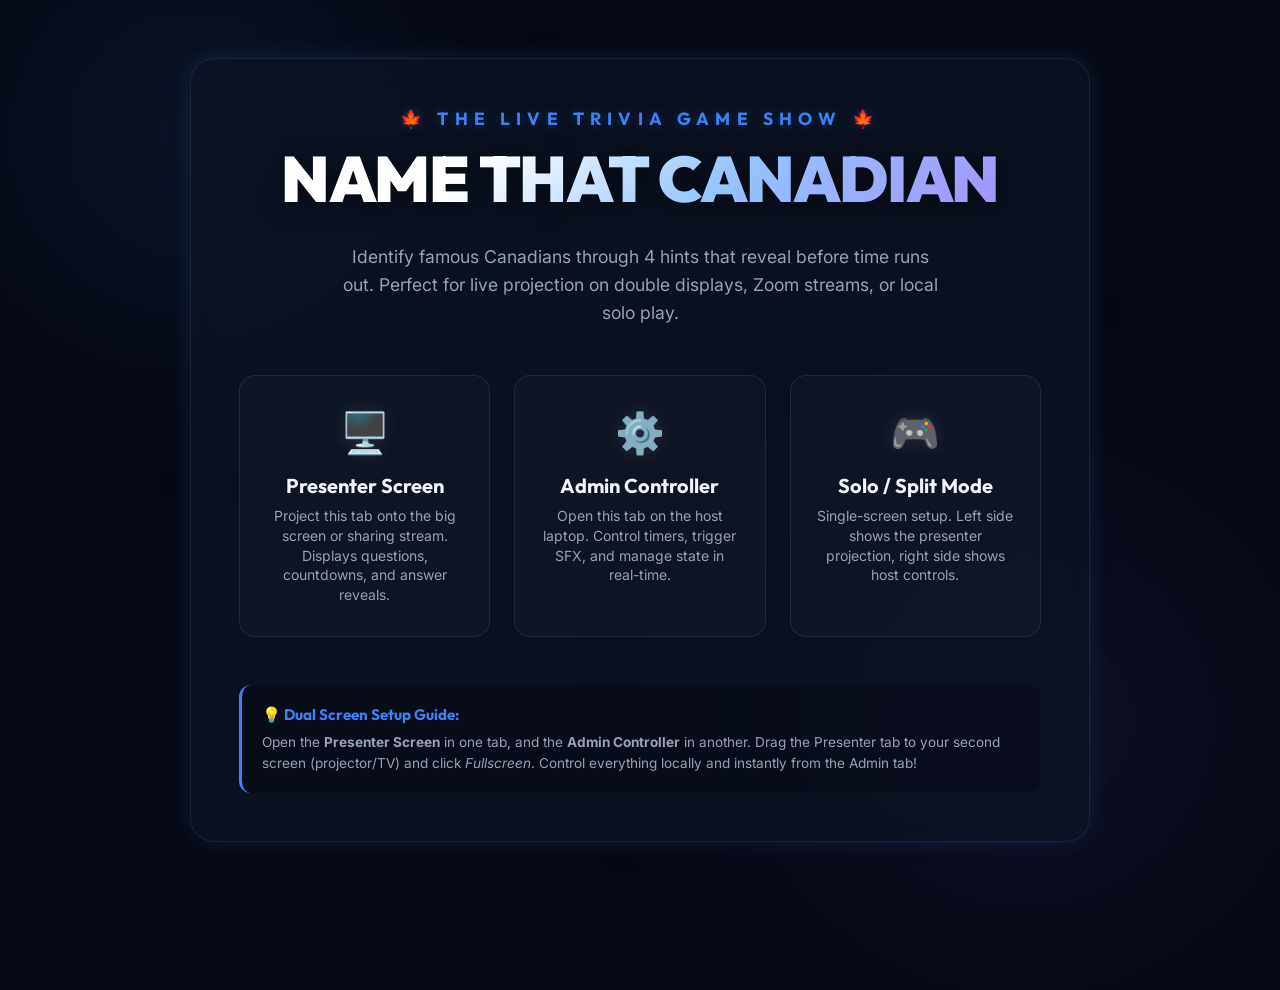
==== index.html @ 32e7e958 "Initial commit" ====
<!DOCTYPE html>
<html lang="en">
<head>
  <meta charset="UTF-8">
  <meta name="viewport" content="width=device-width, initial-scale=1.0">
  <title>Name That Canadian! — Live Hosted Trivia Game</title>
  <meta name="description" content="A live-hosted game show website with interactive countdowns, audio synthesis, and real-time presenter synchronization.">
  <link rel="stylesheet" href="style.css">
</head>
<body>

  <!-- Ambient background glow elements -->
  <div class="ambient-glow-1"></div>
  <div class="ambient-glow-2"></div>

  <!-- Root router container -->
  <div id="view-container" data-current-view="splash">

    <!-- 1. Splash Screen -->
    <div id="view-splash" class="splash-wrapper">
      <div class="splash-logo-container">
        <div class="splash-title-sub">🍁 The Live Trivia Game Show 🍁</div>
        <h1 class="splash-title">Name That Canadian</h1>
        <p class="splash-desc">
          Identify famous Canadians through 4 hints that reveal before time runs out. 
          Perfect for live projection on double displays, Zoom streams, or local solo play.
        </p>
      </div>

      <div class="role-buttons-grid">
        <!-- Presenter Button -->
        <div class="role-card" id="btn-view-presenter">
          <div class="role-icon">🖥️</div>
          <h2 class="role-name">Presenter Screen</h2>
          <p class="role-desc">Project this tab onto the big screen or sharing stream. Displays questions, countdowns, and answer reveals.</p>
        </div>

        <!-- Admin Button -->
        <div class="role-card" id="btn-view-admin">
          <div class="role-icon">⚙️</div>
          <h2 class="role-name">Admin Controller</h2>
          <p class="role-desc">Open this tab on the host laptop. Control timers, trigger SFX, and manage state in real-time.</p>
        </div>

        <!-- Solo Button -->
        <div class="role-card" id="btn-view-solo">
          <div class="role-icon">🎮</div>
          <h2 class="role-name">Solo / Split Mode</h2>
          <p class="role-desc">Single-screen setup. Left side shows the presenter projection, right side shows host controls.</p>
        </div>
      </div>

      <div class="splash-instructions">
        <h4>💡 Dual Screen Setup Guide:</h4>
        <p>
          Open the <strong>Presenter Screen</strong> in one tab, and the <strong>Admin Controller</strong> in another. 
          Drag the Presenter tab to your second screen (projector/TV) and click <em>Fullscreen</em>. 
          Control everything locally and instantly from the Admin tab!
        </p>
      </div>
    </div>

    <!-- 2. Presenter View (Projector) -->
    <div id="view-presenter" class="presenter-container hidden">
      <!-- Header -->
      <div class="presenter-header">
        <div class="presenter-branding">NAME THAT <span>CANADIAN</span></div>
        <div class="presenter-round-info">
          <div id="presenter-round-name" class="presenter-round-name">Round 1: Cultural Icons</div>
          <div id="presenter-q-num" class="presenter-q-num">Question 1 of 4</div>
        </div>
      </div>

      <!-- Main Section -->
      <div class="presenter-main">
        <!-- Facts Grid -->
        <div id="presenter-facts-container" class="presenter-facts-layout">
          <!-- Populated by JS -->
        </div>

        <!-- Timer Panel -->
        <div class="presenter-timer-layout">
          <div id="presenter-timer" class="timer-circle">
            <svg>
              <defs>
                <linearGradient id="timer-grad" x1="0%" y1="0%" x2="100%" y2="100%">
                  <stop offset="0%" stop-color="#3b82f6" />
                  <stop offset="100%" stop-color="#8b5cf6" />
                </linearGradient>
              </defs>
              <circle class="bg-circle" cx="100" cy="100" r="84"></circle>
              <circle id="presenter-timer-ring" class="progress-circle" cx="100" cy="100" r="84" stroke-dasharray="527" stroke-dashoffset="0"></circle>
            </svg>
            <div id="presenter-timer-value" class="timer-value">40</div>
          </div>
        </div>
      </div>

      <!-- Presenter Reveal Overlay -->
      <div id="presenter-reveal-overlay" class="reveal-overlay hidden">
        <div class="reveal-glow-bg"></div>
        <div class="reveal-subtitle">🍁 Who is it? 🍁</div>
        <h2 id="presenter-answer-name" class="reveal-title">Terry Fox</h2>
        
        <div class="reveal-media-container">
          <img id="presenter-answer-image" class="reveal-image hidden" src="" alt="Famous Canadian Portrait">
          <div id="presenter-avatar-fallback" class="avatar-fallback">TF</div>
        </div>

        <div id="presenter-answer-notes" class="reveal-notes-box">
          Loading biographical information...
        </div>
      </div>

      <!-- Footer / Controls -->
      <div class="presenter-footer">
        <button class="btn btn-outline btn-back-menu">🚪 Back to Menu</button>
        <button class="btn btn-outline btn-fullscreen">
          <span class="btn-icon-label">📺 Fullscreen</span>
        </button>
      </div>
    </div>

    <!-- Note: 3. Admin Control Panel has been moved to admin.html -->

    <!-- 4. Solo / Split Mode -->
    <div id="view-solo" class="solo-layout hidden">
      <!-- Left Screen: Presenter Projection Pane -->
      <div class="solo-presenter-pane">
        <!-- Presenter Header -->
        <div class="presenter-header">
          <div class="presenter-branding">NAME THAT <span>CANADIAN</span></div>
          <div class="presenter-round-info">
            <div id="solo-presenter-round-name" class="presenter-round-name">Round 1: Cultural Icons</div>
            <div id="solo-presenter-q-num" class="presenter-q-num">Question 1 of 4</div>
          </div>
        </div>

        <!-- Presenter Main -->
        <div class="presenter-container">
          <div class="presenter-main">
            <!-- Facts List -->
            <div id="solo-presenter-facts-container" class="presenter-facts-layout">
              <!-- Populated by JS -->
            </div>

            <!-- Timer Circle -->
            <div class="presenter-timer-layout">
              <div id="solo-presenter-timer" class="timer-circle">
                <svg>
                  <circle class="bg-circle" cx="70" cy="70" r="54"></circle>
                  <circle id="solo-presenter-timer-ring" class="progress-circle" cx="70" cy="70" r="54" stroke-dasharray="340" stroke-dashoffset="0"></circle>
                </svg>
                <div id="solo-presenter-timer-value" class="timer-value">40</div>
              </div>
            </div>
          </div>
        </div>

        <!-- Presenter Reveal Overlay -->
        <div id="solo-presenter-reveal-overlay" class="reveal-overlay hidden">
          <div class="reveal-glow-bg"></div>
          <div class="reveal-subtitle">🍁 Who is it? 🍁</div>
          <h2 id="solo-presenter-answer-name" class="reveal-title">Terry Fox</h2>
          
          <div class="reveal-media-container">
            <img id="solo-presenter-answer-image" class="reveal-image hidden" src="" alt="Famous Canadian Portrait">
            <div id="solo-presenter-avatar-fallback" class="avatar-fallback">TF</div>
          </div>

          <div id="solo-presenter-answer-notes" class="reveal-notes-box">
            Loading biographical information...
          </div>
        </div>
      </div>

      <!-- Right Screen: Host Controls Pane -->
      <div class="solo-admin-pane">
        <div class="admin-panel-card">
          <div class="admin-panel-title">
            🕹️ Host Control Panel
            <div id="solo-admin-sync-status" class="sync-indicator connected">Solo Play</div>
          </div>
          
          <div class="dashboard-timer-display">
            <div id="solo-admin-time-tracker" class="time-left-tracker">Time Left: 40s</div>
            <div id="solo-admin-fact-progress" class="fact-tracker">Facts: 1/4</div>
          </div>

          <div class="main-controls-row">
            <button id="solo-admin-play-btn" class="btn btn-success btn-glow">▶️ Start</button>
            <button id="solo-admin-reset-q-btn" class="btn btn-outline">🔁 Restart Q</button>
          </div>

          <div class="game-flow-actions">
            <button id="solo-admin-next-fact-btn" class="btn btn-outline">💡 Next Hint</button>
            <button id="solo-admin-reveal-answer-btn" class="btn btn-primary btn-glow">🔓 Reveal Answer</button>
          </div>

          <div class="time-controls" style="margin-bottom: 1rem;">
            <span>Adjust Time:</span>
            <div class="time-controls-btns">
              <button id="solo-admin-time-minus" class="btn btn-outline" style="padding: 0.4rem 0.8rem;">-5s</button>
              <button id="solo-admin-time-plus" class="btn btn-outline" style="padding: 0.4rem 0.8rem;">+5s</button>
            </div>
          </div>

          <div class="toggle-control">
            <span class="switch-label">Auto-reveal hints</span>
            <label class="switch">
              <input id="solo-admin-auto-advance-toggle" type="checkbox" checked>
              <span class="slider"></span>
            </label>
          </div>
        </div>

        <!-- Soundboard -->
        <div class="admin-panel-card">
          <div class="admin-panel-title">
            🔊 Soundboard
            <button id="solo-admin-mute-btn" class="btn btn-outline" style="padding: 0.4rem 0.8rem; font-size: 0.8rem;">🔊 Mute</button>
          </div>
          <div class="soundboard-grid">
            <button class="btn btn-outline solo-admin-sound-btn" data-sound="correct">⭐ Correct</button>
            <button class="btn btn-outline solo-admin-sound-btn" data-sound="incorrect">❌ Wrong</button>
            <button class="btn btn-outline solo-admin-sound-btn" data-sound="reveal">✨ Hint</button>
            <button class="btn btn-outline solo-admin-sound-btn" data-sound="fanfare">🎺 Fanfare</button>
          </div>
        </div>

        <!-- Cheat Sheet Card -->
        <div class="admin-panel-card">
          <div class="cheat-sheet-header">
            <div id="solo-admin-cheat-round" class="cheat-round">Round 1: Cultural Icons</div>
            <h3 id="solo-admin-cheat-title" class="cheat-title">Terry Fox</h3>
          </div>
          
          <div style="margin-bottom: 1.5rem;">
            <ul id="solo-admin-cheat-facts" class="cheat-facts-list">
              <!-- Populated by JS -->
            </ul>
          </div>

          <div class="cheat-notes-box">
            <h5>Discussion Notes:</h5>
            <p id="solo-admin-cheat-notes">Discussion pointers go here.</p>
          </div>
        </div>

        <!-- Question selector -->
        <div class="admin-panel-card">
          <div class="admin-panel-title">📋 Select Question</div>
          <div id="solo-admin-q-list" style="display: flex; flex-direction: column; gap: 0.5rem; max-height: 200px; overflow-y: auto;">
            <!-- Populated by JS -->
          </div>
        </div>

        <!-- Navigation footer -->
        <div style="display: grid; grid-template-columns: 1fr 1fr; gap: 1rem; margin-top: 1rem;">
          <button id="solo-admin-prev-q-btn" class="btn btn-outline">⬅️ Previous</button>
          <button id="solo-admin-next-q-btn" class="btn btn-outline">Next ➡️</button>
        </div>

        <div style="display: flex; gap: 1rem; margin-top: 1.5rem;">
          <button class="btn btn-outline btn-back-menu" style="flex: 1;">🚪 Main Menu</button>
          <button class="btn btn-danger btn-reset-game" style="flex: 1;">🔄 Reset</button>
        </div>
      </div>
    </div>

  </div>

  <!-- Load script resources -->
  <script src="audio.js"></script>
  <script src="sync.js"></script>
  <script src="app.js"></script>

</body>
</html>
---- style.css ----
/* Import fonts from Google Fonts */
@import url('https://fonts.googleapis.com/css2?family=Inter:wght@300;400;500;600;700&family=Outfit:wght@400;600;700;800;900&display=swap');

/* Midnight Sapphire CSS Variables */
:root {
  --bg-primary: #060913;
  --bg-secondary: #0a0e1c;
  --bg-card: rgba(13, 20, 38, 0.65);
  --bg-card-hover: rgba(20, 30, 58, 0.8);
  --accent-blue: #3b82f6;
  --accent-purple: #8b5cf6;
  --accent-gold: #f59e0b;
  --accent-emerald: #10b981;
  --accent-rose: #ef4444;
  --text-primary: #f1f5f9;
  --text-secondary: #94a3b8;
  --text-muted: #64748b;
  --border-subtle: rgba(255, 255, 255, 0.08);
  --border-glow: rgba(59, 130, 246, 0.25);
  --glass-blur: 16px;
  --shadow-glow: 0 0 25px rgba(59, 130, 246, 0.15);
}

/* Reset & Global */
* {
  box-sizing: border-box;
  margin: 0;
  padding: 0;
}

body {
  font-family: 'Inter', sans-serif;
  background-color: var(--bg-primary);
  color: var(--text-primary);
  overflow-x: hidden;
  height: 100vh;
  display: flex;
  flex-direction: column;
}

/* Background Atmosphere */
.ambient-glow-1 {
  position: absolute;
  top: -10%;
  left: -10%;
  width: 50%;
  height: 50%;
  background: radial-gradient(circle, rgba(59, 130, 246, 0.12) 0%, rgba(0, 0, 0, 0) 70%);
  z-index: -1;
  pointer-events: none;
  filter: blur(100px);
}

.ambient-glow-2 {
  position: absolute;
  bottom: -10%;
  right: -10%;
  width: 60%;
  height: 60%;
  background: radial-gradient(circle, rgba(139, 92, 246, 0.1) 0%, rgba(0, 0, 0, 0) 70%);
  z-index: -1;
  pointer-events: none;
  filter: blur(120px);
}

/* Helper Utilities */
.hidden {
  display: none !important;
}

/* App Containers */
#view-container {
  flex: 1;
  display: flex;
  flex-direction: column;
  position: relative;
}

/* 1. Splash Screen */
.splash-wrapper {
  max-width: 900px;
  width: 90%;
  margin: auto;
  padding: 3rem;
  border-radius: 24px;
  background: var(--bg-card);
  backdrop-filter: blur(var(--glass-blur));
  border: 1px solid var(--border-subtle);
  box-shadow: var(--shadow-glow);
  text-align: center;
  position: relative;
  overflow: hidden;
  animation: fadeIn 0.8s ease-out;
}

.splash-logo-container {
  margin-bottom: 2rem;
}

.splash-title-sub {
  font-family: 'Outfit', sans-serif;
  color: var(--accent-blue);
  font-size: 1.1rem;
  font-weight: 700;
  text-transform: uppercase;
  letter-spacing: 0.35em;
  margin-bottom: 0.5rem;
  text-shadow: 0 0 10px rgba(59, 130, 246, 0.3);
}

.splash-title {
  font-family: 'Outfit', sans-serif;
  font-size: 4rem;
  font-weight: 900;
  text-transform: uppercase;
  letter-spacing: -0.02em;
  background: linear-gradient(135deg, #ffffff 30%, #93c5fd 60%, #a78bfa 100%);
  -webkit-background-clip: text;
  -webkit-text-fill-color: transparent;
  margin-bottom: 1.5rem;
  filter: drop-shadow(0 4px 12px rgba(0, 0, 0, 0.5));
}

.splash-desc {
  color: var(--text-secondary);
  font-size: 1.1rem;
  max-width: 600px;
  margin: 0 auto 3rem auto;
  line-height: 1.6;
}

.role-buttons-grid {
  display: grid;
  grid-template-columns: repeat(auto-fit, minmax(240px, 1fr));
  gap: 1.5rem;
  margin-bottom: 3rem;
}

.role-card {
  background: rgba(255, 255, 255, 0.02);
  border: 1px solid var(--border-subtle);
  border-radius: 16px;
  padding: 2rem 1.5rem;
  cursor: pointer;
  transition: all 0.3s cubic-bezier(0.4, 0, 0.2, 1);
  display: flex;
  flex-direction: column;
  align-items: center;
  text-align: center;
}

.role-card:hover {
  transform: translateY(-5px);
  background: rgba(255, 255, 255, 0.05);
  border-color: var(--accent-blue);
  box-shadow: 0 10px 25px -5px rgba(59, 130, 246, 0.2);
}

.role-icon {
  font-size: 2.5rem;
  margin-bottom: 1rem;
  filter: drop-shadow(0 0 8px rgba(255, 255, 255, 0.1));
}

.role-name {
  font-family: 'Outfit', sans-serif;
  font-size: 1.25rem;
  font-weight: 700;
  margin-bottom: 0.5rem;
}

.role-desc {
  font-size: 0.875rem;
  color: var(--text-secondary);
  line-height: 1.4;
}

.splash-instructions {
  background: rgba(0, 0, 0, 0.2);
  border-radius: 12px;
  padding: 1.25rem;
  text-align: left;
  border-left: 3px solid var(--accent-blue);
}

.splash-instructions h4 {
  font-family: 'Outfit', sans-serif;
  font-weight: 700;
  margin-bottom: 0.5rem;
  font-size: 0.95rem;
  color: var(--accent-blue);
}

.splash-instructions p {
  font-size: 0.85rem;
  color: var(--text-secondary);
  line-height: 1.5;
}

/* 2. Presenter View (Audience/Projector Screen) */
.presenter-container {
  display: flex;
  flex-direction: column;
  height: 100vh;
  padding: 2.5rem;
  position: relative;
  overflow: hidden;
}

.presenter-header {
  display: flex;
  justify-content: space-between;
  align-items: center;
  margin-bottom: 2rem;
  z-index: 10;
}

.presenter-branding {
  font-family: 'Outfit', sans-serif;
  font-size: 1.25rem;
  font-weight: 800;
  letter-spacing: 0.1em;
  color: var(--text-secondary);
  text-transform: uppercase;
}

.presenter-branding span {
  color: var(--accent-blue);
}

.presenter-round-info {
  text-align: right;
}

.presenter-round-name {
  font-family: 'Outfit', sans-serif;
  font-size: 1.75rem;
  font-weight: 700;
  color: var(--text-primary);
  margin-bottom: 0.25rem;
}

.presenter-q-num {
  font-size: 1rem;
  color: var(--accent-blue);
  font-weight: 600;
  text-transform: uppercase;
  letter-spacing: 0.1em;
}

.presenter-main {
  flex: 1;
  display: grid;
  grid-template-columns: 1fr 340px;
  gap: 3rem;
  align-items: center;
  z-index: 10;
}

/* Facts Layout */
.presenter-facts-layout {
  display: flex;
  flex-direction: column;
  gap: 1.25rem;
}

.fact-card {
  display: flex;
  align-items: center;
  padding: 1.75rem 2rem;
  border-radius: 18px;
  background: var(--bg-card);
  backdrop-filter: blur(var(--glass-blur));
  border: 1px solid var(--border-subtle);
  transition: all 0.5s cubic-bezier(0.34, 1.56, 0.64, 1);
  box-shadow: 0 8px 32px 0 rgba(0, 0, 0, 0.2);
}

.fact-card.revealed {
  animation: slideUpReveal 0.6s cubic-bezier(0.34, 1.56, 0.64, 1) forwards;
  border-left: 5px solid var(--accent-blue);
}

.fact-card.locked {
  background: rgba(255, 255, 255, 0.01);
  border: 1px dashed rgba(255, 255, 255, 0.05);
}

.fact-badge {
  width: 44px;
  height: 44px;
  border-radius: 50%;
  background: linear-gradient(135deg, var(--accent-blue), var(--accent-purple));
  color: white;
  font-family: 'Outfit', sans-serif;
  font-weight: 700;
  font-size: 1.25rem;
  display: flex;
  align-items: center;
  justify-content: center;
  margin-right: 1.5rem;
  flex-shrink: 0;
  box-shadow: 0 0 15px rgba(59, 130, 246, 0.4);
}

.fact-badge.locked {
  background: rgba(255, 255, 255, 0.05);
  box-shadow: none;
  color: var(--text-muted);
}

.lock-icon {
  font-size: 0.95rem;
  opacity: 0.5;
}

.fact-text {
  font-size: 1.25rem;
  line-height: 1.5;
  font-weight: 400;
  color: var(--text-primary);
}

.fact-text.locked-text {
  color: var(--text-muted);
  font-style: italic;
}

/* Timer Display on Presenter */
.presenter-timer-layout {
  display: flex;
  flex-direction: column;
  align-items: center;
  justify-content: center;
}

.timer-circle {
  position: relative;
  width: 200px;
  height: 200px;
  display: flex;
  align-items: center;
  justify-content: center;
}

.timer-circle svg {
  transform: rotate(-90deg);
  width: 200px;
  height: 200px;
}

.timer-circle circle {
  fill: none;
  stroke-width: 10px;
}

.timer-circle .bg-circle {
  stroke: rgba(255, 255, 255, 0.03);
}

.timer-circle .progress-circle {
  stroke: var(--accent-blue);
  stroke-linecap: round;
  transition: stroke-dashoffset 1s linear, stroke 0.3s ease;
  filter: drop-shadow(0 0 10px rgba(59, 130, 246, 0.4));
}

.timer-value {
  position: absolute;
  font-family: 'Outfit', sans-serif;
  font-size: 4.5rem;
  font-weight: 800;
  color: var(--text-primary);
  text-shadow: 0 0 20px rgba(255, 255, 255, 0.2);
}

/* Warning configurations */
.timer-circle.low-time .progress-circle {
  stroke: var(--accent-gold);
  filter: drop-shadow(0 0 15px rgba(245, 158, 11, 0.6));
}

.timer-circle.low-time-critical .progress-circle {
  stroke: var(--accent-rose);
  filter: drop-shadow(0 0 22px rgba(239, 68, 68, 0.9));
  animation: timerPulse 0.4s infinite alternate;
}

.timer-circle.low-time-critical .timer-value {
  color: var(--accent-rose);
  animation: textPulse 0.4s infinite alternate;
  text-shadow: 0 0 20px rgba(239, 68, 68, 0.5);
}

/* Presentation controls footer */
.presenter-footer {
  display: flex;
  justify-content: space-between;
  margin-top: 2rem;
  z-index: 10;
}

.btn-icon-label {
  display: flex;
  align-items: center;
  gap: 0.5rem;
}

/* Dynamic Wiki Answer Reveal Overlay */
.reveal-overlay {
  position: absolute;
  top: 0;
  left: 0;
  right: 0;
  bottom: 0;
  background: radial-gradient(circle at center, rgba(13, 20, 38, 0.98) 0%, rgba(6, 9, 19, 1) 100%);
  z-index: 100;
  display: flex;
  flex-direction: column;
  align-items: center;
  justify-content: center;
  padding: 3rem;
  text-align: center;
  opacity: 0;
  pointer-events: none;
  transition: opacity 0.8s cubic-bezier(0.16, 1, 0.3, 1);
}

.reveal-overlay.visible {
  opacity: 1;
  pointer-events: auto;
}

.reveal-glow-bg {
  position: absolute;
  width: 400px;
  height: 400px;
  background: radial-gradient(circle, rgba(59, 130, 246, 0.25) 0%, rgba(139, 92, 246, 0.05) 50%, rgba(0,0,0,0) 70%);
  filter: blur(80px);
  z-index: -1;
  animation: rotateGlow 20s infinite linear;
}

.reveal-subtitle {
  font-family: 'Outfit', sans-serif;
  color: var(--accent-blue);
  font-size: 1.25rem;
  font-weight: 700;
  text-transform: uppercase;
  letter-spacing: 0.4em;
  margin-bottom: 1.5rem;
  animation: slideUpFade 0.6s ease-out forwards;
}

.reveal-title {
  font-family: 'Outfit', sans-serif;
  font-size: 4.5rem;
  font-weight: 900;
  margin-bottom: 2.5rem;
  background: linear-gradient(135deg, #ffffff 40%, #93c5fd 80%, #a78bfa 100%);
  -webkit-background-clip: text;
  -webkit-text-fill-color: transparent;
  animation: slideUpFade 0.8s ease-out forwards;
  filter: drop-shadow(0 0 25px rgba(59, 130, 246, 0.3));
}

.reveal-media-container {
  width: 220px;
  height: 220px;
  border-radius: 50%;
  margin-bottom: 2.5rem;
  border: 4px solid var(--accent-blue);
  box-shadow: 0 0 35px rgba(59, 130, 246, 0.5);
  overflow: hidden;
  display: flex;
  align-items: center;
  justify-content: center;
  background: var(--bg-card);
  position: relative;
  animation: scalePop 0.8s cubic-bezier(0.34, 1.56, 0.64, 1) forwards;
}

.reveal-image {
  width: 100%;
  height: 100%;
  object-fit: cover;
}

.avatar-fallback {
  font-family: 'Outfit', sans-serif;
  font-size: 4.5rem;
  font-weight: 700;
  color: var(--text-primary);
  background: linear-gradient(135deg, var(--bg-card) 0%, rgba(59, 130, 246, 0.2) 100%);
  width: 100%;
  height: 100%;
  display: flex;
  align-items: center;
  justify-content: center;
}

.reveal-notes-box {
  max-width: 700px;
  background: rgba(255, 255, 255, 0.02);
  border: 1px solid var(--border-subtle);
  border-radius: 16px;
  padding: 1.75rem 2.25rem;
  font-size: 1.15rem;
  line-height: 1.6;
  color: var(--text-secondary);
  animation: slideUpFade 1s ease-out forwards;
  backdrop-filter: blur(10px);
}

/* 3. Admin Control Panel */
.admin-container {
  display: grid;
  grid-template-columns: 320px 1fr;
  height: 100vh;
  background-color: var(--bg-secondary);
}

/* Admin Sidebar */
.admin-sidebar {
  background: rgba(6, 9, 19, 0.85);
  border-right: 1px solid var(--border-subtle);
  display: flex;
  flex-direction: column;
  height: 100%;
}

.admin-sidebar-header {
  padding: 1.5rem;
  border-bottom: 1px solid var(--border-subtle);
}

.admin-logo {
  font-family: 'Outfit', sans-serif;
  font-size: 1.2rem;
  font-weight: 800;
  color: var(--text-primary);
}

.admin-logo span {
  color: var(--accent-blue);
}

.sync-status-box {
  margin-top: 0.75rem;
}

.sync-indicator {
  display: inline-flex;
  align-items: center;
  gap: 0.5rem;
  font-size: 0.8rem;
  padding: 0.25rem 0.75rem;
  border-radius: 100px;
  font-weight: 600;
}

.sync-indicator.connected {
  background: rgba(16, 185, 129, 0.1);
  color: var(--accent-emerald);
}

.sync-indicator.disconnected {
  background: rgba(239, 68, 68, 0.1);
  color: var(--accent-rose);
}

.pulse-dot {
  width: 8px;
  height: 8px;
  background-color: var(--accent-emerald);
  border-radius: 50%;
  display: inline-block;
  box-shadow: 0 0 8px var(--accent-emerald);
  animation: dotPulse 1.5s infinite;
}

/* Admin Questions List */
.admin-q-list-container {
  flex: 1;
  overflow-y: auto;
  padding: 1rem 0;
}

.admin-q-item {
  display: flex;
  align-items: center;
  padding: 0.75rem 1.5rem;
  cursor: pointer;
  transition: all 0.2s ease;
  border-left: 3px solid transparent;
}

.admin-q-item:hover {
  background: rgba(255, 255, 255, 0.02);
}

.admin-q-item.active {
  background: rgba(59, 130, 246, 0.08);
  border-left-color: var(--accent-blue);
}

.q-num-badge {
  width: 32px;
  height: 32px;
  border-radius: 8px;
  background: rgba(255, 255, 255, 0.05);
  font-family: 'Outfit', sans-serif;
  font-size: 0.85rem;
  font-weight: 700;
  display: flex;
  align-items: center;
  justify-content: center;
  margin-right: 1rem;
}

.admin-q-item.active .q-num-badge {
  background: var(--accent-blue);
  color: white;
}

.q-info {
  display: flex;
  flex-direction: column;
}

.q-name {
  font-weight: 600;
  font-size: 0.95rem;
  color: var(--text-primary);
}

.q-round {
  font-size: 0.75rem;
  color: var(--text-muted);
  margin-top: 0.15rem;
}

.admin-sidebar-footer {
  padding: 1.5rem;
  border-top: 1px solid var(--border-subtle);
  display: flex;
  flex-direction: column;
  gap: 0.75rem;
}

/* Admin Main Console */
.admin-main {
  padding: 2rem;
  overflow-y: auto;
  display: grid;
  grid-template-columns: 1fr 400px;
  gap: 2rem;
}

.admin-panel-card {
  background: var(--bg-card);
  border: 1px solid var(--border-subtle);
  border-radius: 18px;
  padding: 1.75rem;
  margin-bottom: 1.5rem;
}

.admin-panel-title {
  font-family: 'Outfit', sans-serif;
  font-size: 1.25rem;
  font-weight: 700;
  margin-bottom: 1.25rem;
  color: var(--text-primary);
  display: flex;
  align-items: center;
  justify-content: space-between;
}

/* Controller Center */
.control-dashboard {
  display: flex;
  flex-direction: column;
}

.dashboard-timer-display {
  display: flex;
  align-items: center;
  justify-content: space-between;
  background: rgba(0, 0, 0, 0.2);
  padding: 1.25rem;
  border-radius: 12px;
  margin-bottom: 1.5rem;
  border: 1px solid rgba(255, 255, 255, 0.02);
}

.time-left-tracker {
  font-family: 'Outfit', sans-serif;
  font-size: 1.75rem;
  font-weight: 700;
  color: var(--text-primary);
}

.time-left-tracker.low {
  color: var(--accent-rose);
  text-shadow: 0 0 10px rgba(239, 68, 68, 0.3);
}

.fact-tracker {
  color: var(--accent-blue);
  font-weight: 600;
  font-size: 1rem;
}

.main-controls-row {
  display: grid;
  grid-template-columns: repeat(2, 1fr);
  gap: 1rem;
  margin-bottom: 1.5rem;
}

.game-flow-actions {
  display: grid;
  grid-template-columns: repeat(2, 1fr);
  gap: 1rem;
  margin-bottom: 1.5rem;
}

.time-controls {
  display: flex;
  align-items: center;
  gap: 0.75rem;
  background: rgba(0, 0, 0, 0.15);
  padding: 0.75rem 1rem;
  border-radius: 12px;
  justify-content: space-between;
}

.time-controls span {
  font-size: 0.85rem;
  font-weight: 600;
  color: var(--text-secondary);
}

.time-controls-btns {
  display: flex;
  gap: 0.5rem;
}

/* Toggle Switches */
.toggle-control {
  display: flex;
  align-items: center;
  justify-content: space-between;
  margin-top: 1rem;
  padding-top: 1rem;
  border-top: 1px solid rgba(255,255,255,0.05);
}

.switch-label {
  font-size: 0.9rem;
  color: var(--text-secondary);
  font-weight: 500;
}

.switch {
  position: relative;
  display: inline-block;
  width: 46px;
  height: 24px;
}

.switch input {
  opacity: 0;
  width: 0;
  height: 0;
}

.slider {
  position: absolute;
  cursor: pointer;
  top: 0;
  left: 0;
  right: 0;
  bottom: 0;
  background-color: rgba(255,255,255,0.1);
  transition: .3s;
  border-radius: 34px;
}

.slider:before {
  position: absolute;
  content: "";
  height: 16px;
  width: 16px;
  left: 4px;
  bottom: 4px;
  background-color: white;
  transition: .3s;
  border-radius: 50%;
}

input:checked + .slider {
  background-color: var(--accent-blue);
}

input:checked + .slider:before {
  transform: translateX(22px);
}

/* Sound Board Grid */
.soundboard-grid {
  display: grid;
  grid-template-columns: repeat(2, 1fr);
  gap: 0.75rem;
}

/* Admin Cheat Sheet */
.cheat-sheet-card {
  position: sticky;
  top: 2rem;
}

.cheat-sheet-header {
  border-bottom: 1px solid var(--border-subtle);
  padding-bottom: 1rem;
  margin-bottom: 1rem;
}

.cheat-title {
  font-family: 'Outfit', sans-serif;
  font-size: 1.5rem;
  font-weight: 800;
  color: var(--accent-blue);
  text-shadow: 0 0 10px rgba(59, 130, 246, 0.2);
}

.cheat-round {
  font-size: 0.8rem;
  text-transform: uppercase;
  color: var(--text-muted);
  letter-spacing: 0.1em;
  font-weight: 600;
}

.cheat-facts-list {
  list-style: none;
  display: flex;
  flex-direction: column;
  gap: 0.85rem;
  margin-bottom: 1.5rem;
}

.cheat-facts-list li {
  font-size: 0.9rem;
  line-height: 1.4;
  padding: 0.75rem 1rem;
  border-radius: 10px;
  border: 1px solid var(--border-subtle);
}

.cheat-facts-list li.revealed {
  background: rgba(59, 130, 246, 0.05);
  border-color: rgba(59, 130, 246, 0.15);
  color: var(--text-primary);
}

.cheat-facts-list li.locked {
  background: rgba(0, 0, 0, 0.1);
  color: var(--text-secondary);
  border-style: dashed;
}

.cheat-notes-box {
  background: rgba(0, 0, 0, 0.2);
  border-radius: 12px;
  padding: 1.25rem;
}

.cheat-notes-box h5 {
  font-family: 'Outfit', sans-serif;
  font-size: 0.9rem;
  color: var(--accent-gold);
  margin-bottom: 0.5rem;
}

.cheat-notes-box p {
  font-size: 0.85rem;
  line-height: 1.5;
  color: var(--text-secondary);
}

/* 4. Solo Mode Split View */
.solo-layout {
  display: grid;
  grid-template-columns: 1.2fr 1fr;
  height: 100vh;
  overflow: hidden;
}

.solo-presenter-pane {
  border-right: 2px solid var(--border-subtle);
  background-color: var(--bg-primary);
  height: 100%;
  overflow-y: auto;
  padding: 2rem;
  position: relative;
}

.solo-admin-pane {
  background-color: var(--bg-secondary);
  height: 100%;
  overflow-y: auto;
  padding: 2rem;
}

.solo-presenter-pane .presenter-container {
  padding: 0;
  height: auto;
}

.solo-presenter-pane .presenter-main {
  grid-template-columns: 1fr;
  gap: 1.5rem;
}

.solo-presenter-pane .presenter-timer-layout {
  order: -1;
  margin-bottom: 1.5rem;
}

.solo-presenter-pane .timer-circle {
  width: 140px;
  height: 140px;
}

.solo-presenter-pane .timer-circle svg {
  width: 140px;
  height: 140px;
}

.solo-presenter-pane .timer-value {
  font-size: 3rem;
}

.solo-presenter-pane .reveal-title {
  font-size: 2.75rem;
}

.solo-presenter-pane .reveal-media-container {
  width: 140px;
  height: 140px;
}

.solo-presenter-pane .reveal-overlay {
  padding: 1.5rem;
}

/* Premium Buttons Styling */
.btn {
  font-family: 'Outfit', sans-serif;
  font-size: 0.95rem;
  font-weight: 700;
  padding: 0.85rem 1.5rem;
  border-radius: 12px;
  cursor: pointer;
  border: 1px solid transparent;
  transition: all 0.2s cubic-bezier(0.4, 0, 0.2, 1);
  display: inline-flex;
  align-items: center;
  justify-content: center;
  gap: 0.5rem;
  outline: none;
}

.btn:active {
  transform: scale(0.96);
}

.btn-primary {
  background: linear-gradient(135deg, var(--accent-blue) 0%, var(--accent-purple) 100%);
  color: white;
  box-shadow: 0 4px 15px rgba(59, 130, 246, 0.35);
}

.btn-primary:hover {
  filter: brightness(1.15);
  box-shadow: 0 6px 20px rgba(59, 130, 246, 0.5);
}

.btn-success {
  background: var(--accent-emerald);
  color: white;
}

.btn-success:hover {
  background: #14b8a6;
  box-shadow: 0 4px 15px rgba(16, 185, 129, 0.4);
}

.btn-warning {
  background: var(--accent-gold);
  color: #000;
}

.btn-warning:hover {
  background: #fbbf24;
  box-shadow: 0 4px 15px rgba(245, 158, 11, 0.4);
}

.btn-danger {
  background: var(--accent-rose);
  color: white;
}

.btn-danger:hover {
  background: #f87171;
  box-shadow: 0 4px 15px rgba(239, 68, 68, 0.4);
}

.btn-outline {
  background: transparent;
  border-color: var(--border-subtle);
  color: var(--text-primary);
}

.btn-outline:hover {
  background: rgba(255, 255, 255, 0.05);
  border-color: var(--text-secondary);
}

.btn-active-red {
  background: rgba(239, 68, 68, 0.15) !important;
  border-color: rgba(239, 68, 68, 0.3) !important;
  color: var(--accent-rose) !important;
}

.btn-disabled {
  background: rgba(255, 255, 255, 0.02);
  border-color: rgba(255, 255, 255, 0.04);
  color: var(--text-muted);
  cursor: not-allowed;
}

.btn-glow {
  position: relative;
}

.btn-glow:after {
  content: '';
  position: absolute;
  top: -2px; left: -2px; right: -2px; bottom: -2px;
  background: inherit;
  border-radius: inherit;
  z-index: -1;
  opacity: 0;
  transition: opacity 0.3s;
}

.btn-glow:hover:after {
  opacity: 0.35;
  filter: blur(8px);
}

/* Animations */
@keyframes fadeIn {
  from { opacity: 0; transform: translateY(10px); }
  to { opacity: 1; transform: translateY(0); }
}

@keyframes slideUpReveal {
  0% {
    opacity: 0;
    transform: translateY(30px) scale(0.96);
    filter: blur(5px);
  }
  100% {
    opacity: 1;
    transform: translateY(0) scale(1);
    filter: blur(0);
  }
}

@keyframes slideUpFade {
  from { opacity: 0; transform: translateY(20px); }
  to { opacity: 1; transform: translateY(0); }
}

@keyframes scalePop {
  0% { transform: scale(0.6); opacity: 0; }
  100% { transform: scale(1); opacity: 1; }
}

@keyframes rotateGlow {
  0% { transform: rotate(0deg); }
  100% { transform: rotate(360deg); }
}

@keyframes timerPulse {
  0% { filter: drop-shadow(0 0 10px rgba(239, 68, 68, 0.5)); }
  100% { filter: drop-shadow(0 0 25px rgba(239, 68, 68, 1)); }
}

@keyframes textPulse {
  0% { transform: scale(1); }
  100% { transform: scale(1.08); }
}

@keyframes dotPulse {
  0% { transform: scale(0.95); box-shadow: 0 0 0 0 rgba(16, 185, 129, 0.7); }
  70% { transform: scale(1); box-shadow: 0 0 0 6px rgba(16, 185, 129, 0); }
  100% { transform: scale(0.95); box-shadow: 0 0 0 0 rgba(16, 185, 129, 0); }
}

/* Responsive Scaling */
@media (max-width: 1024px) {
  .presenter-main {
    grid-template-columns: 1fr;
    gap: 2rem;
  }
  .presenter-timer-layout {
    order: -1;
  }
  .admin-main {
    grid-template-columns: 1fr;
  }
  .cheat-sheet-card {
    position: static;
  }
}

@media (max-width: 768px) {
  .splash-title {
    font-size: 2.75rem;
  }
  .splash-wrapper {
    padding: 1.5rem;
  }
  .role-buttons-grid {
    grid-template-columns: 1fr;
  }
  .presenter-container {
    padding: 1.25rem;
  }
  .presenter-round-name {
    font-size: 1.25rem;
  }
  .fact-card {
    padding: 1.25rem;
  }
  .fact-text {
    font-size: 1.05rem;
  }
  .reveal-title {
    font-size: 3rem;
  }
}
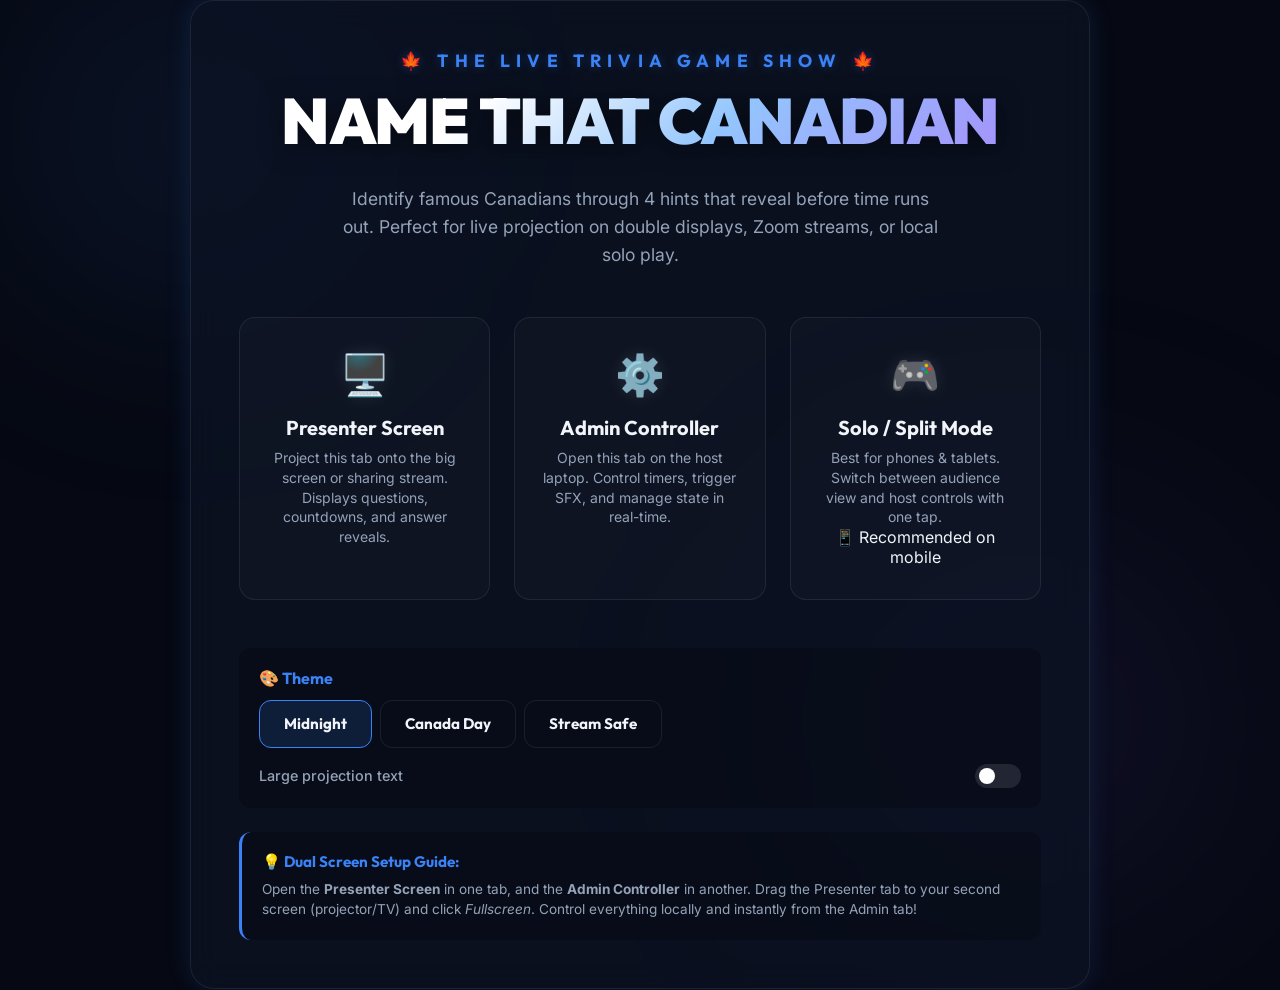
==== commit 420e3204: "Add game show features, mobile UX, JSON packs, and PWA. Move questions to data/categories.json with " ====
--- a/index.html
+++ b/index.html
@@ -2,12 +2,17 @@
 <html lang="en">
 <head>
   <meta charset="UTF-8">
-  <meta name="viewport" content="width=device-width, initial-scale=1.0">
+  <meta name="viewport" content="width=device-width, initial-scale=1.0, viewport-fit=cover, maximum-scale=1.0, user-scalable=no">
+  <meta name="mobile-web-app-capable" content="yes">
+  <meta name="apple-mobile-web-app-capable" content="yes">
+  <meta name="apple-mobile-web-app-status-bar-style" content="black-translucent">
   <title>Name That Canadian! — Live Hosted Trivia Game</title>
   <meta name="description" content="A live-hosted game show website with interactive countdowns, audio synthesis, and real-time presenter synchronization.">
+  <meta name="theme-color" content="#060913">
+  <link rel="manifest" href="manifest.json">
   <link rel="stylesheet" href="style.css">
 </head>
-<body>
+<body data-theme="midnight">
 
   <!-- Ambient background glow elements -->
   <div class="ambient-glow-1"></div>
@@ -43,11 +48,36 @@
         </div>
 
         <!-- Solo Button -->
-        <div class="role-card" id="btn-view-solo">
+        <div class="role-card role-card-recommended-mobile" id="btn-view-solo">
           <div class="role-icon">🎮</div>
           <h2 class="role-name">Solo / Split Mode</h2>
-          <p class="role-desc">Single-screen setup. Left side shows the presenter projection, right side shows host controls.</p>
-        </div>
+          <p class="role-desc">Best for phones & tablets. Switch between audience view and host controls with one tap.</p>
+          <span class="mobile-badge">📱 Recommended on mobile</span>
+        </div>
+      </div>
+
+      <div class="splash-mobile-tip mobile-only">
+        <strong>On your phone?</strong> Use <em>Solo Mode</em> to host a game, or open <em>Admin Controller</em> while presenting on another device.
+      </div>
+
+      <div class="splash-settings">
+        <h4>🎨 Theme</h4>
+        <div class="theme-picker">
+          <button type="button" class="btn btn-outline active" data-theme-option="midnight">Midnight</button>
+          <button type="button" class="btn btn-outline" data-theme-option="canada-day">Canada Day</button>
+          <button type="button" class="btn btn-outline" data-theme-option="stream">Stream Safe</button>
+        </div>
+        <label class="toggle-control splash-toggle">
+          <span class="switch-label">Large projection text</span>
+          <label class="switch">
+            <input id="big-text-toggle" type="checkbox">
+            <span class="slider"></span>
+          </label>
+        </label>
+      </div>
+
+      <div id="categories-load-error" class="splash-error hidden">
+        Could not load question packs. Please run from a local server or deploy to Vercel.
       </div>
 
       <div class="splash-instructions">
@@ -67,7 +97,7 @@
         <div class="presenter-branding">NAME THAT <span>CANADIAN</span></div>
         <div class="presenter-round-info">
           <div id="presenter-round-name" class="presenter-round-name">Round 1: Cultural Icons</div>
-          <div id="presenter-q-num" class="presenter-q-num">Question 1 of 4</div>
+          <div id="presenter-q-num" class="presenter-q-num">Question 1 of 5</div>
         </div>
       </div>
 
@@ -76,6 +106,12 @@
         <!-- Facts Grid -->
         <div id="presenter-facts-container" class="presenter-facts-layout">
           <!-- Populated by JS -->
+        </div>
+
+        <!-- Leaderboard Panel -->
+        <div id="presenter-leaderboard-container" class="presenter-leaderboard-container hidden">
+          <div class="leaderboard-header">Scoreboard</div>
+          <div id="presenter-leaderboard-entries" class="leaderboard-entries"></div>
         </div>
 
         <!-- Timer Panel -->
@@ -96,6 +132,16 @@
         </div>
       </div>
 
+      <!-- Round / Podium Screen Overlay -->
+      <div id="presenter-screen-overlay" class="screen-overlay hidden">
+        <div class="screen-overlay-content">
+          <h2 id="presenter-overlay-title" class="overlay-title">Round Complete</h2>
+          <p id="presenter-overlay-subtitle" class="overlay-subtitle">Get ready…</p>
+          <div id="presenter-overlay-podium" class="overlay-podium hidden"></div>
+          <button type="button" class="btn btn-primary btn-glow btn-dismiss-overlay hidden-host-only">Continue ▶</button>
+        </div>
+      </div>
+
       <!-- Presenter Reveal Overlay -->
       <div id="presenter-reveal-overlay" class="reveal-overlay hidden">
         <div class="reveal-glow-bg"></div>
@@ -125,6 +171,12 @@
 
     <!-- 4. Solo / Split Mode -->
     <div id="view-solo" class="solo-layout hidden">
+      <!-- Mobile tab switcher -->
+      <div class="solo-mobile-tabs mobile-only" role="tablist">
+        <button type="button" class="solo-tab-btn active" data-solo-tab="presenter" role="tab" aria-selected="true">📺 Audience</button>
+        <button type="button" class="solo-tab-btn" data-solo-tab="host" role="tab" aria-selected="false">🕹️ Host</button>
+      </div>
+
       <!-- Left Screen: Presenter Projection Pane -->
       <div class="solo-presenter-pane">
         <!-- Presenter Header -->
@@ -132,7 +184,7 @@
           <div class="presenter-branding">NAME THAT <span>CANADIAN</span></div>
           <div class="presenter-round-info">
             <div id="solo-presenter-round-name" class="presenter-round-name">Round 1: Cultural Icons</div>
-            <div id="solo-presenter-q-num" class="presenter-q-num">Question 1 of 4</div>
+            <div id="solo-presenter-q-num" class="presenter-q-num">Question 1 of 5</div>
           </div>
         </div>
 
@@ -142,6 +194,12 @@
             <!-- Facts List -->
             <div id="solo-presenter-facts-container" class="presenter-facts-layout">
               <!-- Populated by JS -->
+            </div>
+
+            <!-- Leaderboard Panel -->
+            <div id="solo-presenter-leaderboard-container" class="presenter-leaderboard-container hidden">
+              <div class="leaderboard-header">Scoreboard</div>
+              <div id="solo-presenter-leaderboard-entries" class="leaderboard-entries"></div>
             </div>
 
             <!-- Timer Circle -->
@@ -157,6 +215,15 @@
           </div>
         </div>
 
+        <!-- Round / Podium Screen Overlay (Solo) -->
+        <div id="solo-presenter-screen-overlay" class="screen-overlay hidden">
+          <div class="screen-overlay-content">
+            <h2 id="solo-presenter-overlay-title" class="overlay-title">Round Complete</h2>
+            <p id="solo-presenter-overlay-subtitle" class="overlay-subtitle">Get ready…</p>
+            <div id="solo-presenter-overlay-podium" class="overlay-podium hidden"></div>
+          </div>
+        </div>
+
         <!-- Presenter Reveal Overlay -->
         <div id="solo-presenter-reveal-overlay" class="reveal-overlay hidden">
           <div class="reveal-glow-bg"></div>
@@ -187,6 +254,21 @@
             <div id="solo-admin-fact-progress" class="fact-tracker">Facts: 1/4</div>
           </div>
 
+          <!-- Category Selector -->
+          <div class="category-selector-card">
+            <label for="solo-admin-category-select">Category Pack</label>
+            <select id="solo-admin-category-select" class="form-select" data-category-select></select>
+          </div>
+
+          <div class="timer-duration-row">
+            <label for="solo-admin-timer-duration">Timer</label>
+            <select id="solo-admin-timer-duration" class="form-select">
+              <option value="30">30 seconds</option>
+              <option value="40" selected>40 seconds</option>
+              <option value="60">60 seconds</option>
+            </select>
+          </div>
+
           <div class="main-controls-row">
             <button id="solo-admin-play-btn" class="btn btn-success btn-glow">▶️ Start</button>
             <button id="solo-admin-reset-q-btn" class="btn btn-outline">🔁 Restart Q</button>
@@ -212,6 +294,57 @@
               <span class="slider"></span>
             </label>
           </div>
+
+          <div class="toggle-control">
+            <span class="switch-label">Shuffle question order</span>
+            <label class="switch">
+              <input id="solo-admin-shuffle-toggle" type="checkbox">
+              <span class="slider"></span>
+            </label>
+          </div>
+
+          <div id="solo-admin-overlay-controls" class="overlay-controls hidden">
+            <button id="solo-admin-dismiss-overlay-btn" class="btn btn-primary btn-glow" style="width:100%;">Continue ▶</button>
+          </div>
+
+          <div id="solo-admin-award-panel" class="award-panel hidden"></div>
+        </div>
+
+        <!-- Scoreboard Manager Card -->
+        <div class="admin-panel-card">
+          <div class="admin-panel-title">🏆 Scoreboard Manager</div>
+          <div class="scoreboard-manager-content">
+            <div class="add-team-row" style="display: flex; gap: 0.5rem; margin-bottom: 1rem;">
+              <input type="text" id="solo-admin-team-input" placeholder="New Team Name..." class="form-input" style="flex: 1; padding: 0.5rem; border-radius: var(--radius-sm); border: 1px solid var(--border-light); background: rgba(255,255,255,0.05); color: var(--text-primary);">
+              <button id="solo-admin-add-team-btn" class="btn btn-success" style="padding: 0.5rem 1rem;">Add</button>
+            </div>
+            <div id="solo-admin-teams-list" class="admin-teams-list" style="display: flex; flex-direction: column; gap: 0.5rem;">
+              <!-- Teams will be dynamically listed here -->
+            </div>
+            <div class="toggle-control scoreboard-toggle-row">
+              <span class="switch-label">Show Scoreboard on Presenter Screen</span>
+              <label class="switch">
+                <input id="solo-admin-show-scoreboard-toggle" type="checkbox">
+                <span class="slider"></span>
+              </label>
+            </div>
+            <div class="scoreboard-actions">
+              <button id="solo-admin-clear-scores-btn" class="btn btn-outline btn-sm">Clear Scores</button>
+              <button id="solo-admin-export-scores-btn" class="btn btn-outline btn-sm">Export Scores</button>
+              <button id="solo-admin-play-again-btn" class="btn btn-success btn-sm">Play Again</button>
+            </div>
+          </div>
+        </div>
+
+        <div class="admin-panel-card keyboard-hints">
+          <div class="admin-panel-title">⌨️ Keyboard Shortcuts</div>
+          <ul class="shortcut-list">
+            <li><kbd>Space</kbd> Start / pause</li>
+            <li><kbd>N</kbd> Next hint · <kbd>R</kbd> Reveal</li>
+            <li><kbd>←</kbd><kbd>→</kbd> Prev / next question</li>
+            <li><kbd>1</kbd>–<kbd>4</kbd> Soundboard</li>
+            <li><kbd>Enter</kbd> Dismiss overlay</li>
+          </ul>
         </div>
 
         <!-- Soundboard -->
@@ -261,16 +394,26 @@
           <button id="solo-admin-next-q-btn" class="btn btn-outline">Next ➡️</button>
         </div>
 
-        <div style="display: flex; gap: 1rem; margin-top: 1.5rem;">
+        <div style="display: flex; gap: 1rem; margin-top: 1.5rem; padding-bottom: 5rem;">
           <button class="btn btn-outline btn-back-menu" style="flex: 1;">🚪 Main Menu</button>
           <button class="btn btn-danger btn-reset-game" style="flex: 1;">🔄 Reset</button>
         </div>
       </div>
+
+      <!-- Mobile quick-action dock (solo) -->
+      <nav class="mobile-host-dock mobile-only" id="solo-mobile-dock" aria-label="Quick host controls">
+        <button type="button" class="dock-btn" data-dock-action="prev" aria-label="Previous question">⬅️</button>
+        <button type="button" class="dock-btn dock-btn-primary" data-dock-action="play" aria-label="Start or pause timer">▶️</button>
+        <button type="button" class="dock-btn" data-dock-action="hint" aria-label="Next hint">💡</button>
+        <button type="button" class="dock-btn dock-btn-accent" data-dock-action="reveal" aria-label="Reveal answer">🔓</button>
+        <button type="button" class="dock-btn" data-dock-action="next" aria-label="Next question">➡️</button>
+      </nav>
     </div>
 
   </div>
 
   <!-- Load script resources -->
+  <script src="js/config.js"></script>
   <script src="audio.js"></script>
   <script src="sync.js"></script>
   <script src="app.js"></script>
--- a/style.css
+++ b/style.css
@@ -19,6 +19,10 @@
   --border-glow: rgba(59, 130, 246, 0.25);
   --glass-blur: 16px;
   --shadow-glow: 0 0 25px rgba(59, 130, 246, 0.15);
+  --border-light: rgba(255, 255, 255, 0.15);
+  --accent-light: #60a5fa;
+  --radius-md: 16px;
+  --radius-sm: 8px;
 }
 
 /* Reset & Global */
@@ -207,6 +211,10 @@
   overflow: hidden;
 }
 
+#view-presenter {
+  position: relative;
+}
+
 .presenter-header {
   display: flex;
   justify-content: space-between;
@@ -251,7 +259,7 @@
 .presenter-main {
   flex: 1;
   display: grid;
-  grid-template-columns: 1fr 340px;
+  grid-template-columns: 1fr auto 340px;
   gap: 3rem;
   align-items: center;
   z-index: 10;
@@ -1129,28 +1137,1173 @@
 }
 
 @media (max-width: 768px) {
+  body {
+    height: auto;
+    min-height: 100vh;
+    overflow-y: auto;
+  }
   .splash-title {
-    font-size: 2.75rem;
+    font-size: 2.25rem;
+    margin-bottom: 1rem;
+    line-height: 1.15;
+  }
+  .splash-desc {
+    font-size: 0.95rem;
+    margin-bottom: 1.5rem;
   }
   .splash-wrapper {
-    padding: 1.5rem;
+    padding: 1.5rem 1rem;
+    margin: 1rem auto;
+    width: 95%;
   }
   .role-buttons-grid {
     grid-template-columns: 1fr;
-  }
+    gap: 1rem;
+    margin-bottom: 1.5rem;
+  }
+  .role-card {
+    padding: 1.25rem 1rem;
+  }
+  
+  /* Presenter Screen Mobile Enhancements */
   .presenter-container {
-    padding: 1.25rem;
+    padding: 1rem;
+    height: auto;
+    min-height: 100vh;
+    overflow-y: auto;
+  }
+  .presenter-header {
+    flex-direction: column;
+    align-items: center;
+    text-align: center;
+    gap: 0.5rem;
+    margin-bottom: 1.5rem;
+  }
+  .presenter-round-info {
+    text-align: center;
   }
   .presenter-round-name {
     font-size: 1.25rem;
   }
+  .presenter-main {
+    grid-template-columns: 1fr;
+    gap: 1.5rem;
+  }
+  .presenter-timer-layout {
+    order: -1;
+    margin-bottom: 1rem;
+  }
+  .timer-circle {
+    width: 140px;
+    height: 140px;
+  }
+  .timer-circle svg {
+    width: 140px;
+    height: 140px;
+  }
+  .timer-value {
+    font-size: 3rem;
+  }
   .fact-card {
+    padding: 1rem;
+    border-radius: 12px;
+  }
+  .fact-badge {
+    width: 32px;
+    height: 32px;
+    font-size: 0.95rem;
+    margin-right: 1rem;
+  }
+  .fact-text {
+    font-size: 0.95rem;
+    line-height: 1.4;
+  }
+  
+  /* Reveal Overlay on Mobile */
+  .reveal-overlay {
+    padding: 1.5rem 1rem;
+    justify-content: flex-start;
+    overflow-y: auto;
+  }
+  .reveal-subtitle {
+    font-size: 0.95rem;
+    letter-spacing: 0.25em;
+    margin-top: 1rem;
+    margin-bottom: 1rem;
+  }
+  .reveal-title {
+    font-size: 2.25rem;
+    margin-bottom: 1.5rem;
+    line-height: 1.2;
+  }
+  .reveal-media-container {
+    width: 140px;
+    height: 140px;
+    margin-bottom: 1.5rem;
+  }
+  .reveal-notes-box {
     padding: 1.25rem;
-  }
-  .fact-text {
-    font-size: 1.05rem;
-  }
-  .reveal-title {
-    font-size: 3rem;
-  }
-}
+    font-size: 0.95rem;
+    line-height: 1.5;
+  }
+  .presenter-footer {
+    flex-direction: column;
+    gap: 0.75rem;
+    margin-top: 1.5rem;
+    align-items: stretch;
+  }
+  .presenter-footer .btn {
+    width: 100%;
+  }
+
+  /* Admin Controller Mobile Layout */
+  .admin-container {
+    grid-template-columns: 1fr;
+    height: auto;
+    display: flex;
+    flex-direction: column;
+  }
+  .admin-sidebar {
+    height: auto;
+    border-right: none;
+    border-bottom: 1px solid var(--border-subtle);
+  }
+  .admin-sidebar-header {
+    padding: 1rem;
+    display: flex;
+    justify-content: space-between;
+    align-items: center;
+  }
+  .sync-status-box {
+    margin-top: 0;
+  }
+  .admin-q-list-container {
+    display: flex;
+    flex-direction: row;
+    overflow-x: auto;
+    padding: 0.75rem 1rem;
+    gap: 0.5rem;
+    scrollbar-width: thin;
+  }
+  .admin-q-item {
+    flex: 0 0 auto;
+    padding: 0.5rem 0.75rem;
+    border-radius: 8px;
+    border: 1px solid var(--border-subtle);
+    border-left: none;
+  }
+  .admin-q-item.active {
+    border-color: var(--accent-blue);
+    background: rgba(59, 130, 246, 0.12);
+  }
+  .q-num-badge {
+    width: 24px;
+    height: 24px;
+    margin-right: 0.5rem;
+    font-size: 0.75rem;
+    border-radius: 4px;
+  }
+  .q-name {
+    font-size: 0.85rem;
+  }
+  .q-round {
+    display: none;
+  }
+  .admin-sidebar-footer {
+    flex-direction: row;
+    padding: 1rem;
+    gap: 0.5rem;
+  }
+  .admin-sidebar-footer .btn {
+    flex: 1;
+    padding: 0.65rem 1rem;
+    font-size: 0.85rem;
+  }
+  
+  .admin-main {
+    padding: 1rem;
+    grid-template-columns: 1fr;
+    gap: 1rem;
+  }
+  .admin-panel-card {
+    padding: 1.25rem;
+    margin-bottom: 1rem;
+  }
+  .admin-panel-title {
+    font-size: 1.1rem;
+    margin-bottom: 1rem;
+  }
+  .dashboard-timer-display {
+    padding: 1rem;
+    margin-bottom: 1rem;
+  }
+  .time-left-tracker {
+    font-size: 1.35rem;
+  }
+  .fact-tracker {
+    font-size: 0.9rem;
+  }
+  .main-controls-row {
+    gap: 0.75rem;
+    margin-bottom: 1rem;
+  }
+  .game-flow-actions {
+    gap: 0.75rem;
+    margin-bottom: 1rem;
+  }
+  .time-controls {
+    flex-direction: column;
+    gap: 0.5rem;
+    align-items: stretch;
+    padding: 0.75rem;
+  }
+  .time-controls-btns {
+    display: grid;
+    grid-template-columns: 1fr 1fr;
+    gap: 0.5rem;
+  }
+  .soundboard-grid {
+    grid-template-columns: repeat(2, 1fr);
+    gap: 0.5rem;
+  }
+  .soundboard-grid .btn {
+    font-size: 0.85rem;
+    padding: 0.65rem 0.5rem;
+  }
+  
+  /* Cheat Sheet on Mobile */
+  .cheat-sheet-card {
+    position: static;
+  }
+  .cheat-title {
+    font-size: 1.35rem;
+  }
+  .cheat-facts-list li {
+    font-size: 0.85rem;
+    padding: 0.65rem 0.85rem;
+  }
+  .cheat-notes-box {
+    padding: 1rem;
+  }
+  
+  /* Solo / Split View Mobile */
+  .solo-layout {
+    grid-template-columns: 1fr;
+    height: auto;
+    overflow: auto;
+  }
+  .solo-presenter-pane {
+    border-right: none;
+    border-bottom: 2px solid var(--border-subtle);
+    height: auto;
+    padding: 1rem;
+  }
+  .solo-admin-pane {
+    height: auto;
+    padding: 1rem;
+  }
+}
+
+/* Presenter Scoreboard / Leaderboard Panel Styles */
+.presenter-leaderboard-container {
+  display: flex;
+  flex-direction: column;
+  background: var(--bg-card);
+  backdrop-filter: blur(var(--glass-blur));
+  border: 1px solid var(--border-light);
+  border-radius: var(--radius-md);
+  padding: 1.5rem;
+  box-shadow: 0 12px 40px 0 rgba(0, 0, 0, 0.4);
+  animation: fadeIn 0.4s ease-out;
+  min-width: 320px;
+  max-width: 360px;
+}
+
+.leaderboard-header {
+  font-family: 'Outfit', sans-serif;
+  font-size: 1.4rem;
+  font-weight: 700;
+  text-transform: uppercase;
+  letter-spacing: 0.05em;
+  color: var(--accent-light);
+  border-bottom: 2px dashed rgba(255, 255, 255, 0.1);
+  padding-bottom: 0.75rem;
+  margin-bottom: 1rem;
+  text-align: center;
+}
+
+.leaderboard-entries {
+  display: flex;
+  flex-direction: column;
+  gap: 0.75rem;
+}
+
+.leaderboard-entry {
+  display: flex;
+  align-items: center;
+  justify-content: space-between;
+  padding: 0.75rem 1rem;
+  border-radius: var(--radius-sm);
+  background: rgba(255, 255, 255, 0.03);
+  border: 1px solid rgba(255, 255, 255, 0.05);
+  transition: all 0.3s cubic-bezier(0.4, 0, 0.2, 1);
+}
+
+.leaderboard-entry:hover {
+  background: rgba(255, 255, 255, 0.06);
+  border-color: rgba(59, 130, 246, 0.3);
+  transform: translateY(-2px);
+}
+
+.leaderboard-rank-info {
+  display: flex;
+  align-items: center;
+  gap: 0.75rem;
+}
+
+.leaderboard-rank {
+  font-weight: 700;
+  color: var(--accent-blue);
+  font-size: 1.1rem;
+  min-width: 28px;
+}
+
+.leaderboard-team-name {
+  font-weight: 500;
+  font-size: 1.1rem;
+  color: var(--text-primary);
+}
+
+.leaderboard-score {
+  font-weight: 700;
+  font-size: 1.1rem;
+  color: var(--accent-light);
+}
+
+/* Category select custom styling */
+.form-select {
+  font-family: inherit;
+  font-size: 0.95rem;
+  background-image: url("data:image/svg+xml;charset=utf-8,%3Csvg xmlns='http://www.w3.org/2000/svg' viewBox='0 0 16 16'%3E%3Cpath fill='none' stroke='%23ffffff' stroke-linecap='round' stroke-linejoin='round' stroke-width='2' d='M2 5l6 6 6-6'/%3E%3C/svg%3E");
+  background-repeat: no-repeat;
+  background-position: right 0.75rem center;
+  background-size: 16px 12px;
+  padding-right: 2rem !important;
+  appearance: none;
+  -webkit-appearance: none;
+  cursor: pointer;
+  transition: all 0.3s;
+}
+
+.form-select:focus {
+  border-color: var(--accent-blue);
+  box-shadow: 0 0 0 3px rgba(59, 130, 246, 0.25);
+}
+
+.form-select option {
+  background-color: #0b1120;
+  color: var(--text-primary);
+}
+
+/* Team manager controls */
+.team-manager-row:hover {
+  background: rgba(255, 255, 255, 0.04) !important;
+  border-color: var(--accent-blue) !important;
+}
+
+.team-manager-row .btn-outline {
+  transition: all 0.2s;
+  background: rgba(255, 255, 255, 0.02);
+  border-color: rgba(255, 255, 255, 0.1);
+}
+
+.team-manager-row .btn-outline:hover {
+  background: rgba(59, 130, 246, 0.15);
+  border-color: var(--accent-blue);
+  color: var(--text-primary);
+}
+
+.team-manager-row .btn-active-red:hover {
+  background: rgba(239, 68, 68, 0.15) !important;
+  border-color: #ef4444 !important;
+  color: #ef4444 !important;
+}
+
+@media (max-width: 480px) {
+  .presenter-leaderboard-container {
+    min-width: 100%;
+    max-width: 100%;
+    padding: 1rem;
+  }
+  .leaderboard-team-name, .leaderboard-score {
+    font-size: 0.95rem;
+  }
+}
+
+/* ===== ENHANCEMENTS ===== */
+
+/* Themes */
+body[data-theme="canada-day"] {
+  --bg-primary: #0a0508;
+  --bg-secondary: #1a0a10;
+  --accent-blue: #ef4444;
+  --accent-purple: #ffffff;
+  --accent-light: #fca5a5;
+  --border-glow: rgba(239, 68, 68, 0.25);
+  --shadow-glow: 0 0 25px rgba(239, 68, 68, 0.15);
+}
+
+body[data-theme="canada-day"] .ambient-glow-1 {
+  background: radial-gradient(circle, rgba(239, 68, 68, 0.15) 0%, rgba(0, 0, 0, 0) 70%);
+}
+
+body[data-theme="canada-day"] .ambient-glow-2 {
+  background: radial-gradient(circle, rgba(255, 255, 255, 0.08) 0%, rgba(0, 0, 0, 0) 70%);
+}
+
+body[data-theme="stream"] {
+  --bg-primary: #000000;
+  --bg-secondary: #111111;
+  --accent-blue: #ffffff;
+  --accent-purple: #cccccc;
+  --text-primary: #ffffff;
+  --text-secondary: #dddddd;
+}
+
+body[data-theme="stream"] .fact-text {
+  font-size: 1.5rem;
+  font-weight: 600;
+}
+
+body.big-text .fact-text {
+  font-size: 1.5rem;
+  line-height: 1.6;
+}
+
+body.big-text .presenter-round-name {
+  font-size: 2.25rem;
+}
+
+body.big-text .timer-value {
+  font-size: 5.5rem;
+}
+
+/* Fullscreen presenter polish */
+body.is-fullscreen .presenter-footer {
+  opacity: 0;
+  pointer-events: none;
+  transition: opacity 0.3s;
+}
+
+body.is-fullscreen .presenter-footer:hover {
+  opacity: 1;
+  pointer-events: auto;
+}
+
+/* Screen overlays (round transitions + podium) */
+.screen-overlay {
+  position: absolute;
+  inset: 0;
+  z-index: 200;
+  background: radial-gradient(circle at center, rgba(13, 20, 38, 0.97) 0%, rgba(6, 9, 19, 1) 100%);
+  display: flex;
+  align-items: center;
+  justify-content: center;
+  padding: 2rem;
+  opacity: 0;
+  pointer-events: none;
+  transition: opacity 0.6s ease;
+}
+
+.screen-overlay.visible {
+  opacity: 1;
+  pointer-events: auto;
+}
+
+.screen-overlay-content {
+  text-align: center;
+  max-width: 700px;
+  animation: fadeIn 0.8s ease-out;
+}
+
+.overlay-title {
+  font-family: 'Outfit', sans-serif;
+  font-size: 3.5rem;
+  font-weight: 900;
+  margin-bottom: 1rem;
+  background: linear-gradient(135deg, #fff 30%, #93c5fd 70%, #a78bfa 100%);
+  -webkit-background-clip: text;
+  -webkit-text-fill-color: transparent;
+}
+
+.overlay-subtitle {
+  font-size: 1.35rem;
+  color: var(--text-secondary);
+  margin-bottom: 2rem;
+}
+
+.overlay-podium {
+  display: flex;
+  flex-direction: column;
+  gap: 0.75rem;
+  margin-bottom: 2rem;
+}
+
+.podium-entry {
+  display: flex;
+  align-items: center;
+  justify-content: space-between;
+  padding: 1rem 1.5rem;
+  background: var(--bg-card);
+  border: 1px solid var(--border-subtle);
+  border-radius: var(--radius-md);
+}
+
+.podium-entry.podium-top {
+  border-color: var(--accent-gold);
+  box-shadow: 0 0 20px rgba(245, 158, 11, 0.15);
+}
+
+.podium-rank { font-size: 1.5rem; min-width: 2.5rem; }
+.podium-name { font-weight: 600; font-size: 1.2rem; flex: 1; text-align: left; margin-left: 1rem; }
+.podium-score { font-weight: 700; color: var(--accent-light); }
+
+.overlay-continue-btn { width: 100%; margin-top: 1rem; }
+
+/* Toast notifications */
+.game-toast {
+  position: fixed;
+  bottom: 2rem;
+  left: 50%;
+  transform: translateX(-50%) translateY(20px);
+  background: rgba(16, 185, 129, 0.95);
+  color: white;
+  padding: 0.75rem 1.5rem;
+  border-radius: 100px;
+  font-weight: 600;
+  z-index: 9999;
+  opacity: 0;
+  pointer-events: none;
+  transition: all 0.3s ease;
+}
+
+.game-toast.visible {
+  opacity: 1;
+  transform: translateX(-50%) translateY(0);
+}
+
+/* Splash settings */
+.splash-settings {
+  background: rgba(0, 0, 0, 0.2);
+  border-radius: 12px;
+  padding: 1.25rem;
+  margin-bottom: 1.5rem;
+  text-align: left;
+}
+
+.splash-settings h4 {
+  font-family: 'Outfit', sans-serif;
+  margin-bottom: 0.75rem;
+  color: var(--accent-blue);
+}
+
+.theme-picker {
+  display: flex;
+  gap: 0.5rem;
+  flex-wrap: wrap;
+  margin-bottom: 1rem;
+}
+
+.theme-picker .btn.active {
+  border-color: var(--accent-blue);
+  background: rgba(59, 130, 246, 0.15);
+}
+
+.splash-toggle { margin-top: 0.5rem; border-top: none; padding-top: 0; }
+
+.splash-error {
+  background: rgba(239, 68, 68, 0.15);
+  border: 1px solid rgba(239, 68, 68, 0.4);
+  color: #fca5a5;
+  padding: 1rem;
+  border-radius: 12px;
+  margin-bottom: 1rem;
+}
+
+/* Admin enhancements */
+.timer-duration-row {
+  display: flex;
+  align-items: center;
+  justify-content: space-between;
+  gap: 1rem;
+  margin-bottom: 1rem;
+  padding: 0.75rem;
+  background: rgba(0, 0, 0, 0.15);
+  border-radius: 12px;
+}
+
+.timer-duration-row label {
+  font-size: 0.85rem;
+  font-weight: 600;
+  color: var(--text-secondary);
+}
+
+.timer-duration-row .form-select {
+  flex: 1;
+  max-width: 160px;
+  padding: 0.5rem;
+  border-radius: var(--radius-sm);
+  border: 1px solid var(--border-light);
+  background: var(--bg-card);
+  color: var(--text-primary);
+}
+
+.category-selector-card label,
+.sidebar-category label {
+  font-size: 0.85rem;
+  color: var(--text-secondary);
+  display: block;
+  margin-bottom: 0.4rem;
+  text-transform: uppercase;
+  letter-spacing: 0.05em;
+}
+
+.sidebar-category {
+  padding: 1rem;
+  border-bottom: 1px solid var(--border-light);
+  background: rgba(255, 255, 255, 0.02);
+}
+
+.add-team-row {
+  display: flex;
+  gap: 0.5rem;
+  margin-bottom: 1rem;
+}
+
+.form-input {
+  flex: 1;
+  padding: 0.5rem;
+  border-radius: var(--radius-sm);
+  border: 1px solid var(--border-light);
+  background: rgba(255, 255, 255, 0.05);
+  color: var(--text-primary);
+  outline: none;
+}
+
+.admin-teams-list {
+  display: flex;
+  flex-direction: column;
+  gap: 0.5rem;
+}
+
+.team-manager-row {
+  display: flex;
+  align-items: center;
+  justify-content: space-between;
+  padding: 0.5rem;
+  background: rgba(255, 255, 255, 0.02);
+  border-radius: var(--radius-sm);
+  border: 1px solid var(--border-light);
+}
+
+.team-score-controls {
+  display: flex;
+  align-items: center;
+  gap: 0.4rem;
+}
+
+.team-score {
+  font-weight: 600;
+  color: var(--accent-light);
+  min-width: 30px;
+  text-align: center;
+}
+
+.btn-sm {
+  padding: 0.25rem 0.5rem !important;
+  font-size: 0.8rem !important;
+  min-width: auto !important;
+}
+
+.scoreboard-actions {
+  display: flex;
+  gap: 0.5rem;
+  flex-wrap: wrap;
+  margin-top: 1rem;
+  padding-top: 1rem;
+  border-top: 1px solid rgba(255, 255, 255, 0.05);
+}
+
+.scoreboard-toggle-row {
+  margin-top: 1rem;
+  border-top: 1px solid rgba(255, 255, 255, 0.05);
+  padding-top: 1rem;
+}
+
+.award-panel {
+  margin-top: 1rem;
+  padding: 1rem;
+  background: rgba(16, 185, 129, 0.08);
+  border: 1px solid rgba(16, 185, 129, 0.25);
+  border-radius: 12px;
+}
+
+.award-panel-title {
+  font-weight: 700;
+  margin-bottom: 0.75rem;
+  color: var(--accent-emerald);
+}
+
+.award-team-row {
+  display: flex;
+  align-items: center;
+  justify-content: space-between;
+  margin-bottom: 0.5rem;
+  font-size: 0.9rem;
+}
+
+.overlay-controls {
+  margin-top: 1rem;
+}
+
+.empty-teams-msg {
+  text-align: center;
+  color: var(--text-muted);
+  font-size: 0.85rem;
+  padding: 0.5rem;
+}
+
+.keyboard-hints .shortcut-list {
+  list-style: none;
+  display: flex;
+  flex-direction: column;
+  gap: 0.5rem;
+  font-size: 0.85rem;
+  color: var(--text-secondary);
+}
+
+.keyboard-hints kbd {
+  background: rgba(255, 255, 255, 0.08);
+  border: 1px solid var(--border-light);
+  border-radius: 4px;
+  padding: 0.1rem 0.4rem;
+  font-family: inherit;
+  font-size: 0.8rem;
+}
+
+.cheat-facts-label {
+  font-size: 0.9rem;
+  color: var(--text-secondary);
+  margin-bottom: 0.5rem;
+  text-transform: uppercase;
+}
+
+.solo-presenter-pane { position: relative; }
+
+/* ===== MOBILE EXPERIENCE ===== */
+
+/* Utility: visible only on touch / small screens */
+.mobile-only { display: none !important; }
+
+@media (max-width: 768px) {
+  .mobile-only { display: flex !important; }
+  .desktop-only { display: none !important; }
+
+  html {
+    -webkit-text-size-adjust: 100%;
+    scroll-behavior: smooth;
+  }
+
+  body {
+    padding-left: env(safe-area-inset-left);
+    padding-right: env(safe-area-inset-right);
+    -webkit-tap-highlight-color: rgba(59, 130, 246, 0.2);
+  }
+
+  /* Touch-friendly controls */
+  .btn {
+    min-height: 48px;
+    touch-action: manipulation;
+    -webkit-user-select: none;
+    user-select: none;
+  }
+
+  .btn-sm {
+    min-height: 40px !important;
+    padding: 0.5rem 0.75rem !important;
+  }
+
+  .form-input,
+  .form-select {
+    font-size: 16px; /* prevents iOS zoom on focus */
+    min-height: 48px;
+    padding: 0.75rem !important;
+  }
+
+  .switch {
+    width: 52px;
+    height: 30px;
+  }
+
+  .switch .slider:before {
+    height: 22px;
+    width: 22px;
+  }
+
+  input:checked + .slider:before {
+    transform: translateX(22px);
+  }
+
+  /* Splash mobile */
+  .splash-mobile-tip {
+    display: block !important;
+    background: rgba(59, 130, 246, 0.1);
+    border: 1px solid rgba(59, 130, 246, 0.25);
+    border-radius: 12px;
+    padding: 1rem;
+    margin-bottom: 1.25rem;
+    font-size: 0.9rem;
+    color: var(--text-secondary);
+    line-height: 1.5;
+    text-align: left;
+  }
+
+  .mobile-badge {
+    display: inline-block;
+    margin-top: 0.75rem;
+    font-size: 0.75rem;
+    font-weight: 700;
+    color: var(--accent-emerald);
+    background: rgba(16, 185, 129, 0.12);
+    padding: 0.25rem 0.6rem;
+    border-radius: 100px;
+  }
+
+  .theme-picker {
+    flex-direction: column;
+  }
+
+  .theme-picker .btn {
+    width: 100%;
+  }
+
+  .splash-settings {
+    padding: 1rem;
+  }
+
+  /* Hide keyboard hints on mobile — dock replaces them */
+  .keyboard-hints {
+    display: none !important;
+  }
+
+  /* Mobile host dock (sticky bottom) */
+  .mobile-host-dock {
+    position: fixed;
+    bottom: 0;
+    left: 0;
+    right: 0;
+    z-index: 5000;
+    display: flex !important;
+    align-items: stretch;
+    justify-content: space-between;
+    gap: 0.35rem;
+    padding: 0.5rem 0.75rem;
+    padding-bottom: calc(0.5rem + env(safe-area-inset-bottom));
+    background: rgba(6, 9, 19, 0.95);
+    backdrop-filter: blur(20px);
+    border-top: 1px solid var(--border-subtle);
+    box-shadow: 0 -8px 32px rgba(0, 0, 0, 0.4);
+  }
+
+  .dock-btn {
+    flex: 1;
+    min-height: 52px;
+    max-width: 72px;
+    border: 1px solid var(--border-subtle);
+    border-radius: 14px;
+    background: rgba(255, 255, 255, 0.05);
+    color: var(--text-primary);
+    font-size: 1.35rem;
+    cursor: pointer;
+    touch-action: manipulation;
+    transition: transform 0.1s, background 0.15s;
+  }
+
+  .dock-btn:active:not(:disabled) {
+    transform: scale(0.92);
+    background: rgba(255, 255, 255, 0.12);
+  }
+
+  .dock-btn:disabled {
+    opacity: 0.35;
+    cursor: not-allowed;
+  }
+
+  .dock-btn-primary {
+    flex: 1.4;
+    max-width: none;
+    background: var(--accent-emerald);
+    border-color: transparent;
+    font-size: 1.5rem;
+  }
+
+  .dock-btn-warning {
+    flex: 1.4;
+    max-width: none;
+    background: var(--accent-gold);
+    border-color: transparent;
+    color: #000;
+  }
+
+  .dock-btn-accent {
+    background: rgba(59, 130, 246, 0.2);
+    border-color: rgba(59, 130, 246, 0.4);
+  }
+
+  /* Content padding above dock */
+  body.is-mobile .admin-container,
+  body.is-mobile .solo-admin-pane {
+    padding-bottom: calc(5.5rem + env(safe-area-inset-bottom));
+  }
+
+  body.is-mobile .admin-main {
+    padding-bottom: 1rem;
+  }
+
+  /* Solo mobile tabs */
+  .solo-layout {
+    display: flex;
+    flex-direction: column;
+    min-height: 100vh;
+    min-height: 100dvh;
+  }
+
+  .solo-mobile-tabs {
+    position: sticky;
+    top: 0;
+    z-index: 100;
+    display: flex !important;
+    gap: 0;
+    background: rgba(6, 9, 19, 0.95);
+    backdrop-filter: blur(16px);
+    border-bottom: 1px solid var(--border-subtle);
+    padding: 0.5rem;
+    padding-top: calc(0.5rem + env(safe-area-inset-top));
+  }
+
+  .solo-tab-btn {
+    flex: 1;
+    min-height: 48px;
+    border: 1px solid var(--border-subtle);
+    border-radius: 12px;
+    background: transparent;
+    color: var(--text-secondary);
+    font-family: 'Outfit', sans-serif;
+    font-weight: 700;
+    font-size: 0.95rem;
+    cursor: pointer;
+    touch-action: manipulation;
+  }
+
+  .solo-tab-btn.active {
+    background: rgba(59, 130, 246, 0.15);
+    border-color: var(--accent-blue);
+    color: var(--text-primary);
+  }
+
+  .solo-tab-btn + .solo-tab-btn {
+    margin-left: 0.5rem;
+  }
+
+  .solo-layout.solo-tab-presenter .solo-admin-pane {
+    display: none !important;
+  }
+
+  .solo-layout.solo-tab-host .solo-presenter-pane {
+    display: none !important;
+  }
+
+  .solo-layout.solo-tab-host .solo-mobile-dock,
+  .solo-layout.solo-tab-host #solo-mobile-dock {
+    display: flex !important;
+  }
+
+  .solo-layout.solo-tab-presenter #solo-mobile-dock {
+    display: none !important;
+  }
+
+  /* Presenter compact on phone */
+  body.is-mobile #view-presenter .presenter-main,
+  body.is-mobile .solo-presenter-pane .presenter-main {
+    gap: 1rem;
+  }
+
+  body.is-mobile .presenter-leaderboard-container {
+    order: 3;
+  }
+
+  body.is-mobile .overlay-title {
+    font-size: 2rem;
+    line-height: 1.15;
+  }
+
+  body.is-mobile .overlay-subtitle {
+    font-size: 1rem;
+  }
+
+  body.is-mobile .screen-overlay {
+    padding: 1.25rem;
+    padding-top: calc(1.25rem + env(safe-area-inset-top));
+    padding-bottom: calc(1.25rem + env(safe-area-inset-bottom));
+    overflow-y: auto;
+  }
+
+  body.is-mobile .podium-entry {
+    flex-wrap: wrap;
+    gap: 0.5rem;
+    padding: 0.85rem 1rem;
+  }
+
+  body.is-mobile .podium-name {
+    font-size: 1rem;
+    margin-left: 0.5rem;
+  }
+
+  /* Award panel touch targets */
+  .award-team-row {
+    flex-direction: column;
+    align-items: stretch !important;
+    gap: 0.5rem;
+    padding: 0.5rem 0;
+    border-bottom: 1px solid rgba(255, 255, 255, 0.05);
+  }
+
+  .award-team-row > div {
+    display: flex;
+    gap: 0.5rem;
+  }
+
+  .award-team-row .btn {
+    flex: 1;
+  }
+
+  /* Team rows stack on narrow screens */
+  .team-manager-row {
+    flex-direction: column;
+    align-items: stretch !important;
+    gap: 0.75rem;
+  }
+
+  .team-score-controls {
+    justify-content: center;
+    flex-wrap: wrap;
+  }
+
+  .team-score-controls .btn-sm {
+    min-width: 44px !important;
+    min-height: 44px !important;
+  }
+
+  /* Soundboard larger tap areas */
+  .soundboard-grid .btn {
+    min-height: 56px;
+    font-size: 0.9rem;
+  }
+
+  .soundboard-grid kbd {
+    display: none;
+  }
+
+  /* Toast above dock */
+  .game-toast {
+    bottom: calc(5.5rem + env(safe-area-inset-bottom));
+    max-width: 90vw;
+    text-align: center;
+    font-size: 0.9rem;
+  }
+
+  /* Admin sticky header */
+  .admin-sidebar-header {
+    position: sticky;
+    top: 0;
+    z-index: 50;
+    background: rgba(6, 9, 19, 0.95);
+    backdrop-filter: blur(12px);
+  }
+
+  /* Horizontal question strip — snap scroll */
+  .admin-q-list-container {
+    scroll-snap-type: x mandatory;
+    -webkit-overflow-scrolling: touch;
+  }
+
+  .admin-q-item {
+    scroll-snap-align: start;
+    min-width: 120px;
+  }
+
+  /* Scoreboard actions full width */
+  .scoreboard-actions {
+    flex-direction: column;
+  }
+
+  .scoreboard-actions .btn {
+    width: 100%;
+  }
+
+  /* Main control grids stay 2-col but taller */
+  .main-controls-row,
+  .game-flow-actions {
+    grid-template-columns: 1fr 1fr;
+  }
+
+  .main-controls-row .btn,
+  .game-flow-actions .btn {
+    min-height: 52px;
+  }
+
+  /* Presenter footer sticky on mobile audience view */
+  body.is-mobile #view-presenter .presenter-footer {
+    position: sticky;
+    bottom: 0;
+    background: rgba(6, 9, 19, 0.9);
+    backdrop-filter: blur(12px);
+    padding: 0.75rem 0;
+    margin-top: 1rem;
+    padding-bottom: calc(0.75rem + env(safe-area-inset-bottom));
+  }
+
+  /* Big text boost on mobile when enabled */
+  body.is-mobile.big-text .fact-text {
+    font-size: 1.2rem;
+  }
+}
+
+@media (max-width: 768px) and (orientation: landscape) {
+  .solo-mobile-tabs {
+    position: relative;
+  }
+
+  .timer-circle {
+    width: 100px !important;
+    height: 100px !important;
+  }
+
+  .timer-circle svg {
+    width: 100px !important;
+    height: 100px !important;
+  }
+
+  .timer-value {
+    font-size: 2.25rem !important;
+  }
+
+  .presenter-header {
+    margin-bottom: 0.75rem !important;
+  }
+
+  .fact-card {
+    padding: 0.65rem 0.85rem !important;
+  }
+}
+
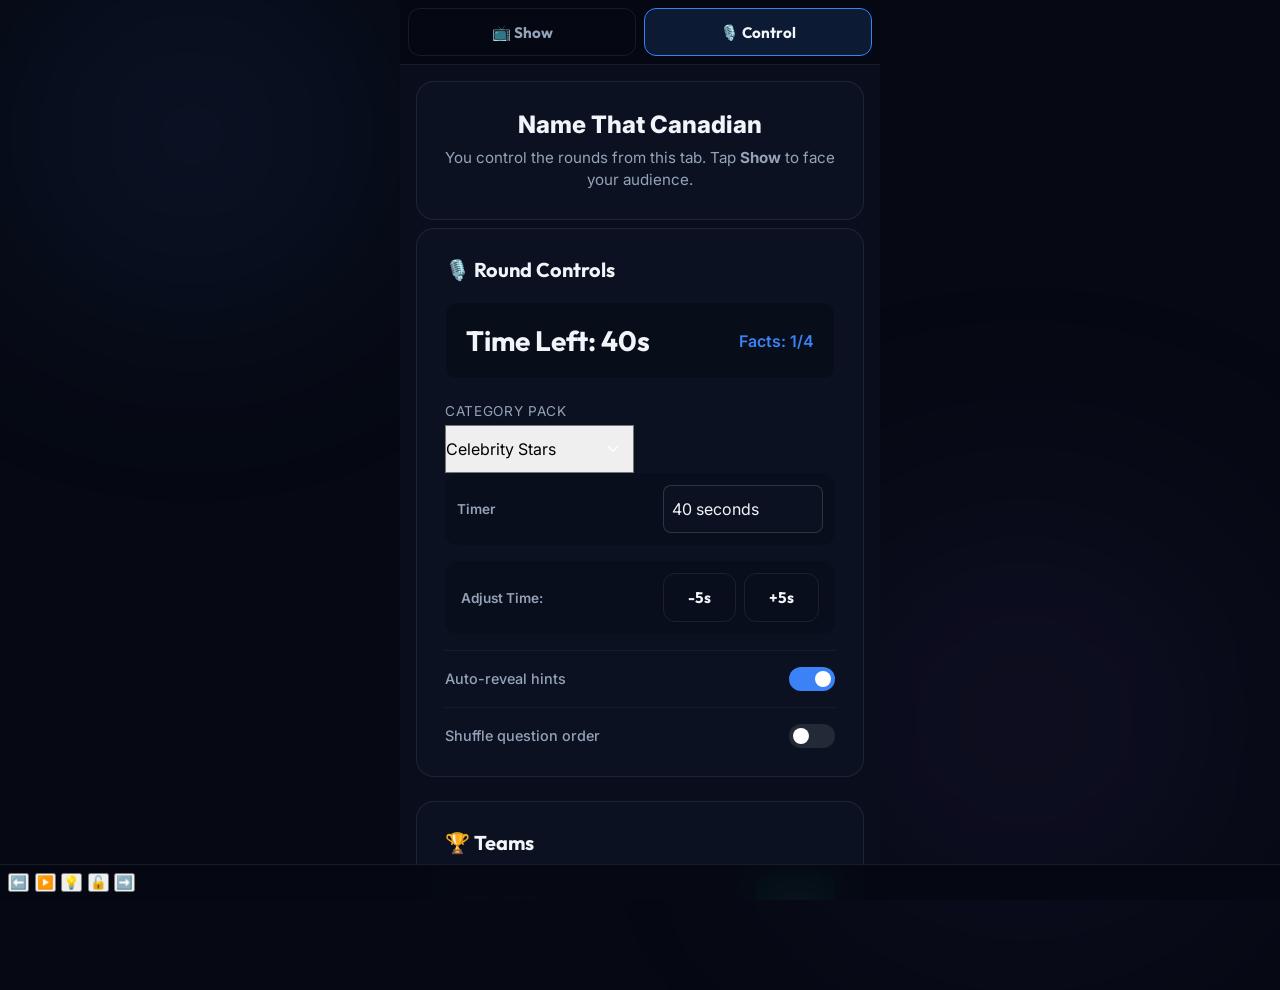
==== commit e6f78a37: "Refactor to mobile-only single-device host workflow. Remove dual-screen sync and desktop views so th" ====
--- a/index.html
+++ b/index.html
@@ -6,180 +6,33 @@
   <meta name="mobile-web-app-capable" content="yes">
   <meta name="apple-mobile-web-app-capable" content="yes">
   <meta name="apple-mobile-web-app-status-bar-style" content="black-translucent">
-  <title>Name That Canadian! — Live Hosted Trivia Game</title>
-  <meta name="description" content="A live-hosted game show website with interactive countdowns, audio synthesis, and real-time presenter synchronization.">
+  <title>Name That Canadian!</title>
+  <meta name="description" content="Mobile trivia game show — host and present from one device.">
   <meta name="theme-color" content="#060913">
   <link rel="manifest" href="manifest.json">
   <link rel="stylesheet" href="style.css">
 </head>
-<body data-theme="midnight">
-
-  <!-- Ambient background glow elements -->
+<body class="mobile-only-app" data-theme="midnight">
+
   <div class="ambient-glow-1"></div>
   <div class="ambient-glow-2"></div>
 
-  <!-- Root router container -->
-  <div id="view-container" data-current-view="splash">
-
-    <!-- 1. Splash Screen -->
-    <div id="view-splash" class="splash-wrapper">
-      <div class="splash-logo-container">
-        <div class="splash-title-sub">🍁 The Live Trivia Game Show 🍁</div>
-        <h1 class="splash-title">Name That Canadian</h1>
-        <p class="splash-desc">
-          Identify famous Canadians through 4 hints that reveal before time runs out. 
-          Perfect for live projection on double displays, Zoom streams, or local solo play.
-        </p>
+  <div id="view-container" data-current-view="solo">
+
+    <div id="categories-load-error" class="splash-error hidden">
+      Could not load question packs. Check your connection and refresh.
+    </div>
+
+    <div id="view-solo" class="solo-layout solo-tab-host">
+
+      <!-- Host ↔ Show screen tabs -->
+      <div class="solo-mobile-tabs" role="tablist">
+        <button type="button" class="solo-tab-btn" data-solo-tab="presenter" role="tab" aria-selected="false">📺 Show</button>
+        <button type="button" class="solo-tab-btn active" data-solo-tab="host" role="tab" aria-selected="true">🎙️ Control</button>
       </div>
 
-      <div class="role-buttons-grid">
-        <!-- Presenter Button -->
-        <div class="role-card" id="btn-view-presenter">
-          <div class="role-icon">🖥️</div>
-          <h2 class="role-name">Presenter Screen</h2>
-          <p class="role-desc">Project this tab onto the big screen or sharing stream. Displays questions, countdowns, and answer reveals.</p>
-        </div>
-
-        <!-- Admin Button -->
-        <div class="role-card" id="btn-view-admin">
-          <div class="role-icon">⚙️</div>
-          <h2 class="role-name">Admin Controller</h2>
-          <p class="role-desc">Open this tab on the host laptop. Control timers, trigger SFX, and manage state in real-time.</p>
-        </div>
-
-        <!-- Solo Button -->
-        <div class="role-card role-card-recommended-mobile" id="btn-view-solo">
-          <div class="role-icon">🎮</div>
-          <h2 class="role-name">Solo / Split Mode</h2>
-          <p class="role-desc">Best for phones & tablets. Switch between audience view and host controls with one tap.</p>
-          <span class="mobile-badge">📱 Recommended on mobile</span>
-        </div>
-      </div>
-
-      <div class="splash-mobile-tip mobile-only">
-        <strong>On your phone?</strong> Use <em>Solo Mode</em> to host a game, or open <em>Admin Controller</em> while presenting on another device.
-      </div>
-
-      <div class="splash-settings">
-        <h4>🎨 Theme</h4>
-        <div class="theme-picker">
-          <button type="button" class="btn btn-outline active" data-theme-option="midnight">Midnight</button>
-          <button type="button" class="btn btn-outline" data-theme-option="canada-day">Canada Day</button>
-          <button type="button" class="btn btn-outline" data-theme-option="stream">Stream Safe</button>
-        </div>
-        <label class="toggle-control splash-toggle">
-          <span class="switch-label">Large projection text</span>
-          <label class="switch">
-            <input id="big-text-toggle" type="checkbox">
-            <span class="slider"></span>
-          </label>
-        </label>
-      </div>
-
-      <div id="categories-load-error" class="splash-error hidden">
-        Could not load question packs. Please run from a local server or deploy to Vercel.
-      </div>
-
-      <div class="splash-instructions">
-        <h4>💡 Dual Screen Setup Guide:</h4>
-        <p>
-          Open the <strong>Presenter Screen</strong> in one tab, and the <strong>Admin Controller</strong> in another. 
-          Drag the Presenter tab to your second screen (projector/TV) and click <em>Fullscreen</em>. 
-          Control everything locally and instantly from the Admin tab!
-        </p>
-      </div>
-    </div>
-
-    <!-- 2. Presenter View (Projector) -->
-    <div id="view-presenter" class="presenter-container hidden">
-      <!-- Header -->
-      <div class="presenter-header">
-        <div class="presenter-branding">NAME THAT <span>CANADIAN</span></div>
-        <div class="presenter-round-info">
-          <div id="presenter-round-name" class="presenter-round-name">Round 1: Cultural Icons</div>
-          <div id="presenter-q-num" class="presenter-q-num">Question 1 of 5</div>
-        </div>
-      </div>
-
-      <!-- Main Section -->
-      <div class="presenter-main">
-        <!-- Facts Grid -->
-        <div id="presenter-facts-container" class="presenter-facts-layout">
-          <!-- Populated by JS -->
-        </div>
-
-        <!-- Leaderboard Panel -->
-        <div id="presenter-leaderboard-container" class="presenter-leaderboard-container hidden">
-          <div class="leaderboard-header">Scoreboard</div>
-          <div id="presenter-leaderboard-entries" class="leaderboard-entries"></div>
-        </div>
-
-        <!-- Timer Panel -->
-        <div class="presenter-timer-layout">
-          <div id="presenter-timer" class="timer-circle">
-            <svg>
-              <defs>
-                <linearGradient id="timer-grad" x1="0%" y1="0%" x2="100%" y2="100%">
-                  <stop offset="0%" stop-color="#3b82f6" />
-                  <stop offset="100%" stop-color="#8b5cf6" />
-                </linearGradient>
-              </defs>
-              <circle class="bg-circle" cx="100" cy="100" r="84"></circle>
-              <circle id="presenter-timer-ring" class="progress-circle" cx="100" cy="100" r="84" stroke-dasharray="527" stroke-dashoffset="0"></circle>
-            </svg>
-            <div id="presenter-timer-value" class="timer-value">40</div>
-          </div>
-        </div>
-      </div>
-
-      <!-- Round / Podium Screen Overlay -->
-      <div id="presenter-screen-overlay" class="screen-overlay hidden">
-        <div class="screen-overlay-content">
-          <h2 id="presenter-overlay-title" class="overlay-title">Round Complete</h2>
-          <p id="presenter-overlay-subtitle" class="overlay-subtitle">Get ready…</p>
-          <div id="presenter-overlay-podium" class="overlay-podium hidden"></div>
-          <button type="button" class="btn btn-primary btn-glow btn-dismiss-overlay hidden-host-only">Continue ▶</button>
-        </div>
-      </div>
-
-      <!-- Presenter Reveal Overlay -->
-      <div id="presenter-reveal-overlay" class="reveal-overlay hidden">
-        <div class="reveal-glow-bg"></div>
-        <div class="reveal-subtitle">🍁 Who is it? 🍁</div>
-        <h2 id="presenter-answer-name" class="reveal-title">Terry Fox</h2>
-        
-        <div class="reveal-media-container">
-          <img id="presenter-answer-image" class="reveal-image hidden" src="" alt="Famous Canadian Portrait">
-          <div id="presenter-avatar-fallback" class="avatar-fallback">TF</div>
-        </div>
-
-        <div id="presenter-answer-notes" class="reveal-notes-box">
-          Loading biographical information...
-        </div>
-      </div>
-
-      <!-- Footer / Controls -->
-      <div class="presenter-footer">
-        <button class="btn btn-outline btn-back-menu">🚪 Back to Menu</button>
-        <button class="btn btn-outline btn-fullscreen">
-          <span class="btn-icon-label">📺 Fullscreen</span>
-        </button>
-      </div>
-    </div>
-
-    <!-- Note: 3. Admin Control Panel has been moved to admin.html -->
-
-    <!-- 4. Solo / Split Mode -->
-    <div id="view-solo" class="solo-layout hidden">
-      <!-- Mobile tab switcher -->
-      <div class="solo-mobile-tabs mobile-only" role="tablist">
-        <button type="button" class="solo-tab-btn active" data-solo-tab="presenter" role="tab" aria-selected="true">📺 Audience</button>
-        <button type="button" class="solo-tab-btn" data-solo-tab="host" role="tab" aria-selected="false">🕹️ Host</button>
-      </div>
-
-      <!-- Left Screen: Presenter Projection Pane -->
+      <!-- Show screen (face the audience) -->
       <div class="solo-presenter-pane">
-        <!-- Presenter Header -->
         <div class="presenter-header">
           <div class="presenter-branding">NAME THAT <span>CANADIAN</span></div>
           <div class="presenter-round-info">
@@ -188,21 +41,13 @@
           </div>
         </div>
 
-        <!-- Presenter Main -->
         <div class="presenter-container">
           <div class="presenter-main">
-            <!-- Facts List -->
-            <div id="solo-presenter-facts-container" class="presenter-facts-layout">
-              <!-- Populated by JS -->
-            </div>
-
-            <!-- Leaderboard Panel -->
+            <div id="solo-presenter-facts-container" class="presenter-facts-layout"></div>
             <div id="solo-presenter-leaderboard-container" class="presenter-leaderboard-container hidden">
               <div class="leaderboard-header">Scoreboard</div>
               <div id="solo-presenter-leaderboard-entries" class="leaderboard-entries"></div>
             </div>
-
-            <!-- Timer Circle -->
             <div class="presenter-timer-layout">
               <div id="solo-presenter-timer" class="timer-circle">
                 <svg>
@@ -215,7 +60,6 @@
           </div>
         </div>
 
-        <!-- Round / Podium Screen Overlay (Solo) -->
         <div id="solo-presenter-screen-overlay" class="screen-overlay hidden">
           <div class="screen-overlay-content">
             <h2 id="solo-presenter-overlay-title" class="overlay-title">Round Complete</h2>
@@ -224,37 +68,35 @@
           </div>
         </div>
 
-        <!-- Presenter Reveal Overlay -->
         <div id="solo-presenter-reveal-overlay" class="reveal-overlay hidden">
           <div class="reveal-glow-bg"></div>
           <div class="reveal-subtitle">🍁 Who is it? 🍁</div>
           <h2 id="solo-presenter-answer-name" class="reveal-title">Terry Fox</h2>
-          
           <div class="reveal-media-container">
-            <img id="solo-presenter-answer-image" class="reveal-image hidden" src="" alt="Famous Canadian Portrait">
+            <img id="solo-presenter-answer-image" class="reveal-image hidden" src="" alt="Answer portrait">
             <div id="solo-presenter-avatar-fallback" class="avatar-fallback">TF</div>
           </div>
-
-          <div id="solo-presenter-answer-notes" class="reveal-notes-box">
-            Loading biographical information...
-          </div>
+          <div id="solo-presenter-answer-notes" class="reveal-notes-box">Loading…</div>
         </div>
       </div>
 
-      <!-- Right Screen: Host Controls Pane -->
+      <!-- Host controls (presenter runs the game here) -->
       <div class="solo-admin-pane">
+        <div class="admin-panel-card host-intro-card">
+          <h1 class="mobile-app-title">Name That Canadian</h1>
+          <p class="mobile-app-desc">You control the rounds from this tab. Tap <strong>Show</strong> to face your audience.</p>
+        </div>
+
         <div class="admin-panel-card">
           <div class="admin-panel-title">
-            🕹️ Host Control Panel
-            <div id="solo-admin-sync-status" class="sync-indicator connected">Solo Play</div>
-          </div>
-          
+            🎙️ Round Controls
+          </div>
+
           <div class="dashboard-timer-display">
             <div id="solo-admin-time-tracker" class="time-left-tracker">Time Left: 40s</div>
             <div id="solo-admin-fact-progress" class="fact-tracker">Facts: 1/4</div>
           </div>
 
-          <!-- Category Selector -->
           <div class="category-selector-card">
             <label for="solo-admin-category-select">Category Pack</label>
             <select id="solo-admin-category-select" class="form-select" data-category-select></select>
@@ -269,21 +111,21 @@
             </select>
           </div>
 
-          <div class="main-controls-row">
+          <div class="main-controls-row host-controls-duplicate">
             <button id="solo-admin-play-btn" class="btn btn-success btn-glow">▶️ Start</button>
             <button id="solo-admin-reset-q-btn" class="btn btn-outline">🔁 Restart Q</button>
           </div>
 
-          <div class="game-flow-actions">
+          <div class="game-flow-actions host-controls-duplicate">
             <button id="solo-admin-next-fact-btn" class="btn btn-outline">💡 Next Hint</button>
             <button id="solo-admin-reveal-answer-btn" class="btn btn-primary btn-glow">🔓 Reveal Answer</button>
           </div>
 
-          <div class="time-controls" style="margin-bottom: 1rem;">
+          <div class="time-controls">
             <span>Adjust Time:</span>
             <div class="time-controls-btns">
-              <button id="solo-admin-time-minus" class="btn btn-outline" style="padding: 0.4rem 0.8rem;">-5s</button>
-              <button id="solo-admin-time-plus" class="btn btn-outline" style="padding: 0.4rem 0.8rem;">+5s</button>
+              <button id="solo-admin-time-minus" class="btn btn-outline">-5s</button>
+              <button id="solo-admin-time-plus" class="btn btn-outline">+5s</button>
             </div>
           </div>
 
@@ -304,25 +146,22 @@
           </div>
 
           <div id="solo-admin-overlay-controls" class="overlay-controls hidden">
-            <button id="solo-admin-dismiss-overlay-btn" class="btn btn-primary btn-glow" style="width:100%;">Continue ▶</button>
+            <button id="solo-admin-dismiss-overlay-btn" class="btn btn-primary btn-glow overlay-continue-btn">Continue ▶</button>
           </div>
 
           <div id="solo-admin-award-panel" class="award-panel hidden"></div>
         </div>
 
-        <!-- Scoreboard Manager Card -->
-        <div class="admin-panel-card">
-          <div class="admin-panel-title">🏆 Scoreboard Manager</div>
+        <div class="admin-panel-card">
+          <div class="admin-panel-title">🏆 Teams</div>
           <div class="scoreboard-manager-content">
-            <div class="add-team-row" style="display: flex; gap: 0.5rem; margin-bottom: 1rem;">
-              <input type="text" id="solo-admin-team-input" placeholder="New Team Name..." class="form-input" style="flex: 1; padding: 0.5rem; border-radius: var(--radius-sm); border: 1px solid var(--border-light); background: rgba(255,255,255,0.05); color: var(--text-primary);">
-              <button id="solo-admin-add-team-btn" class="btn btn-success" style="padding: 0.5rem 1rem;">Add</button>
-            </div>
-            <div id="solo-admin-teams-list" class="admin-teams-list" style="display: flex; flex-direction: column; gap: 0.5rem;">
-              <!-- Teams will be dynamically listed here -->
-            </div>
+            <div class="add-team-row">
+              <input type="text" id="solo-admin-team-input" placeholder="Team name…" class="form-input">
+              <button id="solo-admin-add-team-btn" class="btn btn-success">Add</button>
+            </div>
+            <div id="solo-admin-teams-list" class="admin-teams-list"></div>
             <div class="toggle-control scoreboard-toggle-row">
-              <span class="switch-label">Show Scoreboard on Presenter Screen</span>
+              <span class="switch-label">Show scoreboard on Show screen</span>
               <label class="switch">
                 <input id="solo-admin-show-scoreboard-toggle" type="checkbox">
                 <span class="slider"></span>
@@ -330,28 +169,16 @@
             </div>
             <div class="scoreboard-actions">
               <button id="solo-admin-clear-scores-btn" class="btn btn-outline btn-sm">Clear Scores</button>
-              <button id="solo-admin-export-scores-btn" class="btn btn-outline btn-sm">Export Scores</button>
+              <button id="solo-admin-export-scores-btn" class="btn btn-outline btn-sm">Export</button>
               <button id="solo-admin-play-again-btn" class="btn btn-success btn-sm">Play Again</button>
             </div>
           </div>
         </div>
 
-        <div class="admin-panel-card keyboard-hints">
-          <div class="admin-panel-title">⌨️ Keyboard Shortcuts</div>
-          <ul class="shortcut-list">
-            <li><kbd>Space</kbd> Start / pause</li>
-            <li><kbd>N</kbd> Next hint · <kbd>R</kbd> Reveal</li>
-            <li><kbd>←</kbd><kbd>→</kbd> Prev / next question</li>
-            <li><kbd>1</kbd>–<kbd>4</kbd> Soundboard</li>
-            <li><kbd>Enter</kbd> Dismiss overlay</li>
-          </ul>
-        </div>
-
-        <!-- Soundboard -->
         <div class="admin-panel-card">
           <div class="admin-panel-title">
             🔊 Soundboard
-            <button id="solo-admin-mute-btn" class="btn btn-outline" style="padding: 0.4rem 0.8rem; font-size: 0.8rem;">🔊 Mute</button>
+            <button id="solo-admin-mute-btn" class="btn btn-outline btn-sm">🔊 Mute</button>
           </div>
           <div class="soundboard-grid">
             <button class="btn btn-outline solo-admin-sound-btn" data-sound="correct">⭐ Correct</button>
@@ -361,61 +188,61 @@
           </div>
         </div>
 
-        <!-- Cheat Sheet Card -->
         <div class="admin-panel-card">
           <div class="cheat-sheet-header">
-            <div id="solo-admin-cheat-round" class="cheat-round">Round 1: Cultural Icons</div>
-            <h3 id="solo-admin-cheat-title" class="cheat-title">Terry Fox</h3>
-          </div>
-          
-          <div style="margin-bottom: 1.5rem;">
-            <ul id="solo-admin-cheat-facts" class="cheat-facts-list">
-              <!-- Populated by JS -->
-            </ul>
-          </div>
-
+            <div id="solo-admin-cheat-round" class="cheat-round">Round 1</div>
+            <h3 id="solo-admin-cheat-title" class="cheat-title">Answer</h3>
+          </div>
+          <ul id="solo-admin-cheat-facts" class="cheat-facts-list"></ul>
           <div class="cheat-notes-box">
-            <h5>Discussion Notes:</h5>
-            <p id="solo-admin-cheat-notes">Discussion pointers go here.</p>
-          </div>
-        </div>
-
-        <!-- Question selector -->
-        <div class="admin-panel-card">
-          <div class="admin-panel-title">📋 Select Question</div>
-          <div id="solo-admin-q-list" style="display: flex; flex-direction: column; gap: 0.5rem; max-height: 200px; overflow-y: auto;">
-            <!-- Populated by JS -->
-          </div>
-        </div>
-
-        <!-- Navigation footer -->
-        <div style="display: grid; grid-template-columns: 1fr 1fr; gap: 1rem; margin-top: 1rem;">
-          <button id="solo-admin-prev-q-btn" class="btn btn-outline">⬅️ Previous</button>
+            <h5>Host Notes</h5>
+            <p id="solo-admin-cheat-notes"></p>
+          </div>
+        </div>
+
+        <div class="admin-panel-card">
+          <div class="admin-panel-title">📋 Questions</div>
+          <div id="solo-admin-q-list" class="admin-q-list-mobile"></div>
+        </div>
+
+        <div class="host-nav-row host-controls-duplicate">
+          <button id="solo-admin-prev-q-btn" class="btn btn-outline">⬅️ Prev</button>
           <button id="solo-admin-next-q-btn" class="btn btn-outline">Next ➡️</button>
         </div>
 
-        <div style="display: flex; gap: 1rem; margin-top: 1.5rem; padding-bottom: 5rem;">
-          <button class="btn btn-outline btn-back-menu" style="flex: 1;">🚪 Main Menu</button>
-          <button class="btn btn-danger btn-reset-game" style="flex: 1;">🔄 Reset</button>
+        <div class="admin-panel-card mobile-settings-card">
+          <div class="admin-panel-title">🎨 Settings</div>
+          <div class="theme-picker">
+            <button type="button" class="btn btn-outline active" data-theme-option="midnight">Midnight</button>
+            <button type="button" class="btn btn-outline" data-theme-option="canada-day">Canada Day</button>
+            <button type="button" class="btn btn-outline" data-theme-option="stream">Stream</button>
+          </div>
+          <label class="toggle-control splash-toggle">
+            <span class="switch-label">Large text on Show screen</span>
+            <label class="switch">
+              <input id="big-text-toggle" type="checkbox">
+              <span class="slider"></span>
+            </label>
+          </label>
+        </div>
+
+        <div class="host-footer-actions">
+          <button class="btn btn-danger btn-reset-game">🔄 Reset Game</button>
         </div>
       </div>
 
-      <!-- Mobile quick-action dock (solo) -->
-      <nav class="mobile-host-dock mobile-only" id="solo-mobile-dock" aria-label="Quick host controls">
+      <nav class="mobile-host-dock" id="solo-mobile-dock" aria-label="Round controls">
         <button type="button" class="dock-btn" data-dock-action="prev" aria-label="Previous question">⬅️</button>
-        <button type="button" class="dock-btn dock-btn-primary" data-dock-action="play" aria-label="Start or pause timer">▶️</button>
+        <button type="button" class="dock-btn dock-btn-primary" data-dock-action="play" aria-label="Start or pause">▶️</button>
         <button type="button" class="dock-btn" data-dock-action="hint" aria-label="Next hint">💡</button>
         <button type="button" class="dock-btn dock-btn-accent" data-dock-action="reveal" aria-label="Reveal answer">🔓</button>
         <button type="button" class="dock-btn" data-dock-action="next" aria-label="Next question">➡️</button>
       </nav>
     </div>
-
   </div>
 
-  <!-- Load script resources -->
   <script src="js/config.js"></script>
   <script src="audio.js"></script>
-  <script src="sync.js"></script>
   <script src="app.js"></script>
 
 </body>
--- a/style.css
+++ b/style.css
@@ -2307,3 +2307,168 @@
   }
 }
 
+/* ===== MOBILE-ONLY APP (single device, host controls) ===== */
+
+body.mobile-only-app {
+  padding-left: env(safe-area-inset-left);
+  padding-right: env(safe-area-inset-right);
+  -webkit-tap-highlight-color: rgba(59, 130, 246, 0.2);
+}
+
+body.mobile-only-app #view-container {
+  max-width: 480px;
+  margin: 0 auto;
+}
+
+body.mobile-only-app .mobile-only {
+  display: flex !important;
+}
+
+body.mobile-only-app .desktop-only {
+  display: none !important;
+}
+
+body.mobile-only-app .btn {
+  min-height: 48px;
+  touch-action: manipulation;
+}
+
+body.mobile-only-app .form-input,
+body.mobile-only-app .form-select {
+  font-size: 16px;
+  min-height: 48px;
+}
+
+body.mobile-only-app .solo-layout {
+  display: flex;
+  flex-direction: column;
+  min-height: 100vh;
+  min-height: 100dvh;
+}
+
+body.mobile-only-app .solo-mobile-tabs {
+  position: sticky;
+  top: 0;
+  z-index: 100;
+  display: flex !important;
+  gap: 0;
+  background: rgba(6, 9, 19, 0.95);
+  backdrop-filter: blur(16px);
+  border-bottom: 1px solid var(--border-subtle);
+  padding: 0.5rem;
+  padding-top: calc(0.5rem + env(safe-area-inset-top));
+}
+
+body.mobile-only-app .solo-tab-btn {
+  flex: 1;
+  min-height: 48px;
+  border: 1px solid var(--border-subtle);
+  border-radius: 12px;
+  background: transparent;
+  color: var(--text-secondary);
+  font-family: 'Outfit', sans-serif;
+  font-weight: 700;
+  font-size: 0.95rem;
+  cursor: pointer;
+}
+
+body.mobile-only-app .solo-tab-btn.active {
+  background: rgba(59, 130, 246, 0.15);
+  border-color: var(--accent-blue);
+  color: var(--text-primary);
+}
+
+body.mobile-only-app .solo-tab-btn + .solo-tab-btn {
+  margin-left: 0.5rem;
+}
+
+body.mobile-only-app .solo-layout.solo-tab-presenter .solo-admin-pane {
+  display: none !important;
+}
+
+body.mobile-only-app .solo-layout.solo-tab-host .solo-presenter-pane {
+  display: none !important;
+}
+
+body.mobile-only-app .solo-layout.solo-tab-host .solo-mobile-dock,
+body.mobile-only-app .solo-layout.solo-tab-host #solo-mobile-dock {
+  display: flex !important;
+}
+
+body.mobile-only-app .solo-layout.solo-tab-presenter #solo-mobile-dock {
+  display: none !important;
+}
+
+body.mobile-only-app .solo-admin-pane {
+  padding: 1rem;
+  padding-bottom: calc(5.5rem + env(safe-area-inset-bottom));
+}
+
+body.mobile-only-app .host-controls-duplicate {
+  display: none !important;
+}
+
+body.mobile-only-app .host-intro-card {
+  text-align: center;
+  margin-bottom: 0.5rem;
+}
+
+body.mobile-only-app .mobile-app-title {
+  font-size: 1.5rem;
+  margin: 0 0 0.5rem;
+  font-weight: 800;
+}
+
+body.mobile-only-app .mobile-app-desc {
+  margin: 0;
+  color: var(--text-secondary);
+  font-size: 0.95rem;
+  line-height: 1.45;
+}
+
+body.mobile-only-app .admin-q-list-mobile {
+  display: flex;
+  gap: 0.5rem;
+  overflow-x: auto;
+  scroll-snap-type: x mandatory;
+  -webkit-overflow-scrolling: touch;
+  padding-bottom: 0.25rem;
+}
+
+body.mobile-only-app .admin-q-list-mobile .admin-q-item {
+  scroll-snap-align: start;
+  min-width: 120px;
+  flex-shrink: 0;
+}
+
+body.mobile-only-app .host-footer-actions {
+  padding: 1rem 0 0.5rem;
+}
+
+body.mobile-only-app .host-footer-actions .btn {
+  width: 100%;
+}
+
+body.mobile-only-app .mobile-host-dock {
+  position: fixed;
+  bottom: 0;
+  left: 0;
+  right: 0;
+  z-index: 200;
+  display: flex;
+  gap: 0.35rem;
+  padding: 0.5rem;
+  padding-bottom: calc(0.5rem + env(safe-area-inset-bottom));
+  background: rgba(6, 9, 19, 0.95);
+  backdrop-filter: blur(16px);
+  border-top: 1px solid var(--border-subtle);
+}
+
+body.mobile-only-app .game-toast {
+  bottom: calc(5.5rem + env(safe-area-inset-bottom));
+}
+
+body.mobile-only-app.big-text .fact-text {
+  font-size: 1.2rem;
+}
+
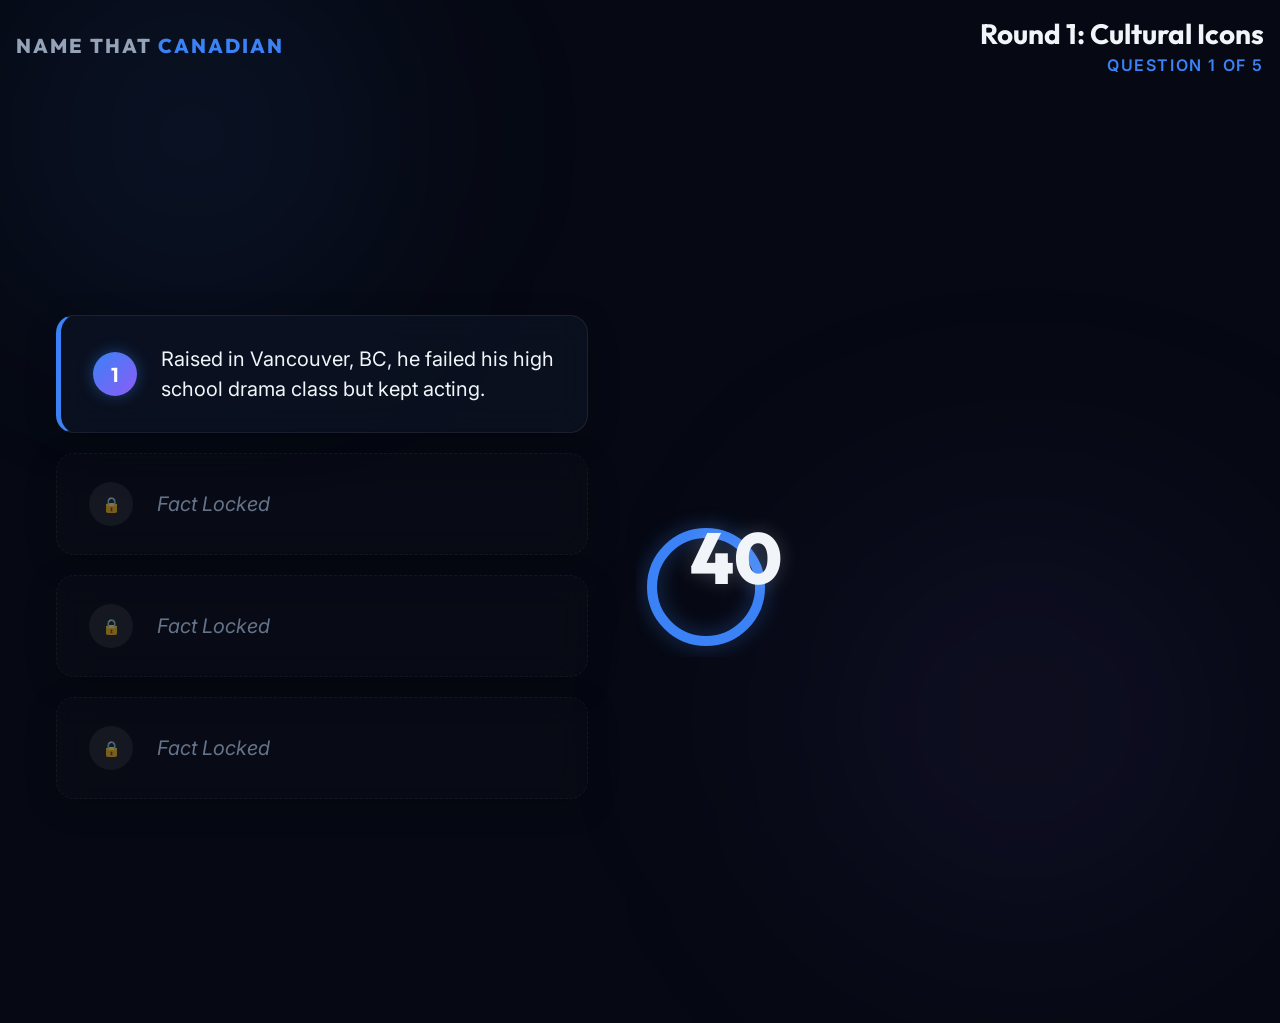
==== commit a15fbb66: "Split show and host into separate URLs with live sync. Audience sees only the game at index.html; ho" ====
--- a/index.html
+++ b/index.html
@@ -2,247 +2,79 @@
 <html lang="en">
 <head>
   <meta charset="UTF-8">
-  <meta name="viewport" content="width=device-width, initial-scale=1.0, viewport-fit=cover, maximum-scale=1.0, user-scalable=no">
+  <meta name="viewport" content="width=device-width, initial-scale=1.0, viewport-fit=cover">
   <meta name="mobile-web-app-capable" content="yes">
   <meta name="apple-mobile-web-app-capable" content="yes">
   <meta name="apple-mobile-web-app-status-bar-style" content="black-translucent">
   <title>Name That Canadian!</title>
-  <meta name="description" content="Mobile trivia game show — host and present from one device.">
+  <meta name="description" content="Live Canadian trivia game show — watch the hints and guess the answer!">
   <meta name="theme-color" content="#060913">
   <link rel="manifest" href="manifest.json">
   <link rel="stylesheet" href="style.css">
 </head>
-<body class="mobile-only-app" data-theme="midnight">
+<body class="mobile-only-app audience-page" data-page="show" data-theme="midnight">
 
   <div class="ambient-glow-1"></div>
   <div class="ambient-glow-2"></div>
 
-  <div id="view-container" data-current-view="solo">
+  <div id="view-container" data-current-view="show">
 
     <div id="categories-load-error" class="splash-error hidden">
       Could not load question packs. Check your connection and refresh.
     </div>
 
-    <div id="view-solo" class="solo-layout solo-tab-host">
-
-      <!-- Host ↔ Show screen tabs -->
-      <div class="solo-mobile-tabs" role="tablist">
-        <button type="button" class="solo-tab-btn" data-solo-tab="presenter" role="tab" aria-selected="false">📺 Show</button>
-        <button type="button" class="solo-tab-btn active" data-solo-tab="host" role="tab" aria-selected="true">🎙️ Control</button>
+    <div id="view-show" class="show-layout">
+      <div class="presenter-header">
+        <div class="presenter-branding">NAME THAT <span>CANADIAN</span></div>
+        <div class="presenter-round-info">
+          <div id="solo-presenter-round-name" class="presenter-round-name">Round 1: Cultural Icons</div>
+          <div id="solo-presenter-q-num" class="presenter-q-num">Question 1 of 5</div>
+        </div>
       </div>
 
-      <!-- Show screen (face the audience) -->
-      <div class="solo-presenter-pane">
-        <div class="presenter-header">
-          <div class="presenter-branding">NAME THAT <span>CANADIAN</span></div>
-          <div class="presenter-round-info">
-            <div id="solo-presenter-round-name" class="presenter-round-name">Round 1: Cultural Icons</div>
-            <div id="solo-presenter-q-num" class="presenter-q-num">Question 1 of 5</div>
+      <div class="presenter-container">
+        <div class="presenter-main">
+          <div id="solo-presenter-facts-container" class="presenter-facts-layout"></div>
+          <div id="solo-presenter-leaderboard-container" class="presenter-leaderboard-container hidden">
+            <div class="leaderboard-header">Scoreboard</div>
+            <div id="solo-presenter-leaderboard-entries" class="leaderboard-entries"></div>
           </div>
-        </div>
-
-        <div class="presenter-container">
-          <div class="presenter-main">
-            <div id="solo-presenter-facts-container" class="presenter-facts-layout"></div>
-            <div id="solo-presenter-leaderboard-container" class="presenter-leaderboard-container hidden">
-              <div class="leaderboard-header">Scoreboard</div>
-              <div id="solo-presenter-leaderboard-entries" class="leaderboard-entries"></div>
-            </div>
-            <div class="presenter-timer-layout">
-              <div id="solo-presenter-timer" class="timer-circle">
-                <svg>
-                  <circle class="bg-circle" cx="70" cy="70" r="54"></circle>
-                  <circle id="solo-presenter-timer-ring" class="progress-circle" cx="70" cy="70" r="54" stroke-dasharray="340" stroke-dashoffset="0"></circle>
-                </svg>
-                <div id="solo-presenter-timer-value" class="timer-value">40</div>
-              </div>
+          <div class="presenter-timer-layout">
+            <div id="solo-presenter-timer" class="timer-circle">
+              <svg>
+                <circle class="bg-circle" cx="70" cy="70" r="54"></circle>
+                <circle id="solo-presenter-timer-ring" class="progress-circle" cx="70" cy="70" r="54" stroke-dasharray="340" stroke-dashoffset="0"></circle>
+              </svg>
+              <div id="solo-presenter-timer-value" class="timer-value">40</div>
             </div>
           </div>
         </div>
+      </div>
 
-        <div id="solo-presenter-screen-overlay" class="screen-overlay hidden">
-          <div class="screen-overlay-content">
-            <h2 id="solo-presenter-overlay-title" class="overlay-title">Round Complete</h2>
-            <p id="solo-presenter-overlay-subtitle" class="overlay-subtitle">Get ready…</p>
-            <div id="solo-presenter-overlay-podium" class="overlay-podium hidden"></div>
-          </div>
-        </div>
-
-        <div id="solo-presenter-reveal-overlay" class="reveal-overlay hidden">
-          <div class="reveal-glow-bg"></div>
-          <div class="reveal-subtitle">🍁 Who is it? 🍁</div>
-          <h2 id="solo-presenter-answer-name" class="reveal-title">Terry Fox</h2>
-          <div class="reveal-media-container">
-            <img id="solo-presenter-answer-image" class="reveal-image hidden" src="" alt="Answer portrait">
-            <div id="solo-presenter-avatar-fallback" class="avatar-fallback">TF</div>
-          </div>
-          <div id="solo-presenter-answer-notes" class="reveal-notes-box">Loading…</div>
+      <div id="solo-presenter-screen-overlay" class="screen-overlay hidden">
+        <div class="screen-overlay-content">
+          <h2 id="solo-presenter-overlay-title" class="overlay-title">Round Complete</h2>
+          <p id="solo-presenter-overlay-subtitle" class="overlay-subtitle">Get ready…</p>
+          <div id="solo-presenter-overlay-podium" class="overlay-podium hidden"></div>
         </div>
       </div>
 
-      <!-- Host controls (presenter runs the game here) -->
-      <div class="solo-admin-pane">
-        <div class="admin-panel-card host-intro-card">
-          <h1 class="mobile-app-title">Name That Canadian</h1>
-          <p class="mobile-app-desc">You control the rounds from this tab. Tap <strong>Show</strong> to face your audience.</p>
+      <div id="solo-presenter-reveal-overlay" class="reveal-overlay hidden">
+        <div class="reveal-glow-bg"></div>
+        <div class="reveal-subtitle">🍁 Who is it? 🍁</div>
+        <h2 id="solo-presenter-answer-name" class="reveal-title">Terry Fox</h2>
+        <div class="reveal-media-container">
+          <img id="solo-presenter-answer-image" class="reveal-image hidden" src="" alt="Answer portrait">
+          <div id="solo-presenter-avatar-fallback" class="avatar-fallback">TF</div>
         </div>
-
-        <div class="admin-panel-card">
-          <div class="admin-panel-title">
-            🎙️ Round Controls
-          </div>
-
-          <div class="dashboard-timer-display">
-            <div id="solo-admin-time-tracker" class="time-left-tracker">Time Left: 40s</div>
-            <div id="solo-admin-fact-progress" class="fact-tracker">Facts: 1/4</div>
-          </div>
-
-          <div class="category-selector-card">
-            <label for="solo-admin-category-select">Category Pack</label>
-            <select id="solo-admin-category-select" class="form-select" data-category-select></select>
-          </div>
-
-          <div class="timer-duration-row">
-            <label for="solo-admin-timer-duration">Timer</label>
-            <select id="solo-admin-timer-duration" class="form-select">
-              <option value="30">30 seconds</option>
-              <option value="40" selected>40 seconds</option>
-              <option value="60">60 seconds</option>
-            </select>
-          </div>
-
-          <div class="main-controls-row host-controls-duplicate">
-            <button id="solo-admin-play-btn" class="btn btn-success btn-glow">▶️ Start</button>
-            <button id="solo-admin-reset-q-btn" class="btn btn-outline">🔁 Restart Q</button>
-          </div>
-
-          <div class="game-flow-actions host-controls-duplicate">
-            <button id="solo-admin-next-fact-btn" class="btn btn-outline">💡 Next Hint</button>
-            <button id="solo-admin-reveal-answer-btn" class="btn btn-primary btn-glow">🔓 Reveal Answer</button>
-          </div>
-
-          <div class="time-controls">
-            <span>Adjust Time:</span>
-            <div class="time-controls-btns">
-              <button id="solo-admin-time-minus" class="btn btn-outline">-5s</button>
-              <button id="solo-admin-time-plus" class="btn btn-outline">+5s</button>
-            </div>
-          </div>
-
-          <div class="toggle-control">
-            <span class="switch-label">Auto-reveal hints</span>
-            <label class="switch">
-              <input id="solo-admin-auto-advance-toggle" type="checkbox" checked>
-              <span class="slider"></span>
-            </label>
-          </div>
-
-          <div class="toggle-control">
-            <span class="switch-label">Shuffle question order</span>
-            <label class="switch">
-              <input id="solo-admin-shuffle-toggle" type="checkbox">
-              <span class="slider"></span>
-            </label>
-          </div>
-
-          <div id="solo-admin-overlay-controls" class="overlay-controls hidden">
-            <button id="solo-admin-dismiss-overlay-btn" class="btn btn-primary btn-glow overlay-continue-btn">Continue ▶</button>
-          </div>
-
-          <div id="solo-admin-award-panel" class="award-panel hidden"></div>
-        </div>
-
-        <div class="admin-panel-card">
-          <div class="admin-panel-title">🏆 Teams</div>
-          <div class="scoreboard-manager-content">
-            <div class="add-team-row">
-              <input type="text" id="solo-admin-team-input" placeholder="Team name…" class="form-input">
-              <button id="solo-admin-add-team-btn" class="btn btn-success">Add</button>
-            </div>
-            <div id="solo-admin-teams-list" class="admin-teams-list"></div>
-            <div class="toggle-control scoreboard-toggle-row">
-              <span class="switch-label">Show scoreboard on Show screen</span>
-              <label class="switch">
-                <input id="solo-admin-show-scoreboard-toggle" type="checkbox">
-                <span class="slider"></span>
-              </label>
-            </div>
-            <div class="scoreboard-actions">
-              <button id="solo-admin-clear-scores-btn" class="btn btn-outline btn-sm">Clear Scores</button>
-              <button id="solo-admin-export-scores-btn" class="btn btn-outline btn-sm">Export</button>
-              <button id="solo-admin-play-again-btn" class="btn btn-success btn-sm">Play Again</button>
-            </div>
-          </div>
-        </div>
-
-        <div class="admin-panel-card">
-          <div class="admin-panel-title">
-            🔊 Soundboard
-            <button id="solo-admin-mute-btn" class="btn btn-outline btn-sm">🔊 Mute</button>
-          </div>
-          <div class="soundboard-grid">
-            <button class="btn btn-outline solo-admin-sound-btn" data-sound="correct">⭐ Correct</button>
-            <button class="btn btn-outline solo-admin-sound-btn" data-sound="incorrect">❌ Wrong</button>
-            <button class="btn btn-outline solo-admin-sound-btn" data-sound="reveal">✨ Hint</button>
-            <button class="btn btn-outline solo-admin-sound-btn" data-sound="fanfare">🎺 Fanfare</button>
-          </div>
-        </div>
-
-        <div class="admin-panel-card">
-          <div class="cheat-sheet-header">
-            <div id="solo-admin-cheat-round" class="cheat-round">Round 1</div>
-            <h3 id="solo-admin-cheat-title" class="cheat-title">Answer</h3>
-          </div>
-          <ul id="solo-admin-cheat-facts" class="cheat-facts-list"></ul>
-          <div class="cheat-notes-box">
-            <h5>Host Notes</h5>
-            <p id="solo-admin-cheat-notes"></p>
-          </div>
-        </div>
-
-        <div class="admin-panel-card">
-          <div class="admin-panel-title">📋 Questions</div>
-          <div id="solo-admin-q-list" class="admin-q-list-mobile"></div>
-        </div>
-
-        <div class="host-nav-row host-controls-duplicate">
-          <button id="solo-admin-prev-q-btn" class="btn btn-outline">⬅️ Prev</button>
-          <button id="solo-admin-next-q-btn" class="btn btn-outline">Next ➡️</button>
-        </div>
-
-        <div class="admin-panel-card mobile-settings-card">
-          <div class="admin-panel-title">🎨 Settings</div>
-          <div class="theme-picker">
-            <button type="button" class="btn btn-outline active" data-theme-option="midnight">Midnight</button>
-            <button type="button" class="btn btn-outline" data-theme-option="canada-day">Canada Day</button>
-            <button type="button" class="btn btn-outline" data-theme-option="stream">Stream</button>
-          </div>
-          <label class="toggle-control splash-toggle">
-            <span class="switch-label">Large text on Show screen</span>
-            <label class="switch">
-              <input id="big-text-toggle" type="checkbox">
-              <span class="slider"></span>
-            </label>
-          </label>
-        </div>
-
-        <div class="host-footer-actions">
-          <button class="btn btn-danger btn-reset-game">🔄 Reset Game</button>
-        </div>
+        <div id="solo-presenter-answer-notes" class="reveal-notes-box">Loading…</div>
       </div>
-
-      <nav class="mobile-host-dock" id="solo-mobile-dock" aria-label="Round controls">
-        <button type="button" class="dock-btn" data-dock-action="prev" aria-label="Previous question">⬅️</button>
-        <button type="button" class="dock-btn dock-btn-primary" data-dock-action="play" aria-label="Start or pause">▶️</button>
-        <button type="button" class="dock-btn" data-dock-action="hint" aria-label="Next hint">💡</button>
-        <button type="button" class="dock-btn dock-btn-accent" data-dock-action="reveal" aria-label="Reveal answer">🔓</button>
-        <button type="button" class="dock-btn" data-dock-action="next" aria-label="Next question">➡️</button>
-      </nav>
     </div>
   </div>
 
   <script src="js/config.js"></script>
   <script src="audio.js"></script>
+  <script src="sync.js"></script>
   <script src="app.js"></script>
 
 </body>
--- a/style.css
+++ b/style.css
@@ -2316,8 +2316,56 @@
 }
 
 body.mobile-only-app #view-container {
+  margin: 0 auto;
+}
+
+body.mobile-only-app.host-page #view-container {
   max-width: 480px;
-  margin: 0 auto;
+}
+
+body.mobile-only-app.audience-page #view-container {
+  max-width: none;
+}
+
+body.mobile-only-app.audience-page .show-layout {
+  min-height: 100vh;
+  min-height: 100dvh;
+  padding: 1rem;
+  padding-top: calc(1rem + env(safe-area-inset-top));
+  padding-bottom: calc(1rem + env(safe-area-inset-bottom));
+}
+
+body.mobile-only-app.host-page .host-layout {
+  min-height: 100vh;
+  min-height: 100dvh;
+}
+
+body.mobile-only-app.host-page .host-controls-duplicate {
+  display: none !important;
+}
+
+body.mobile-only-app.host-page .mobile-host-dock {
+  display: flex !important;
+}
+
+body.mobile-only-app.host-page .solo-admin-pane {
+  padding: 1rem;
+  padding-bottom: calc(5.5rem + env(safe-area-inset-bottom));
+}
+
+body.mobile-only-app.audience-page .host-intro-card,
+body.mobile-only-app.audience-page .solo-mobile-tabs,
+body.mobile-only-app.audience-page .mobile-host-dock {
+  display: none !important;
+}
+
+body.mobile-only-app .host-intro-card .sync-indicator {
+  margin-top: 0.75rem;
+}
+
+body.mobile-only-app .mobile-app-desc a {
+  color: var(--accent-blue);
+  font-weight: 600;
 }
 
 body.mobile-only-app .mobile-only {
